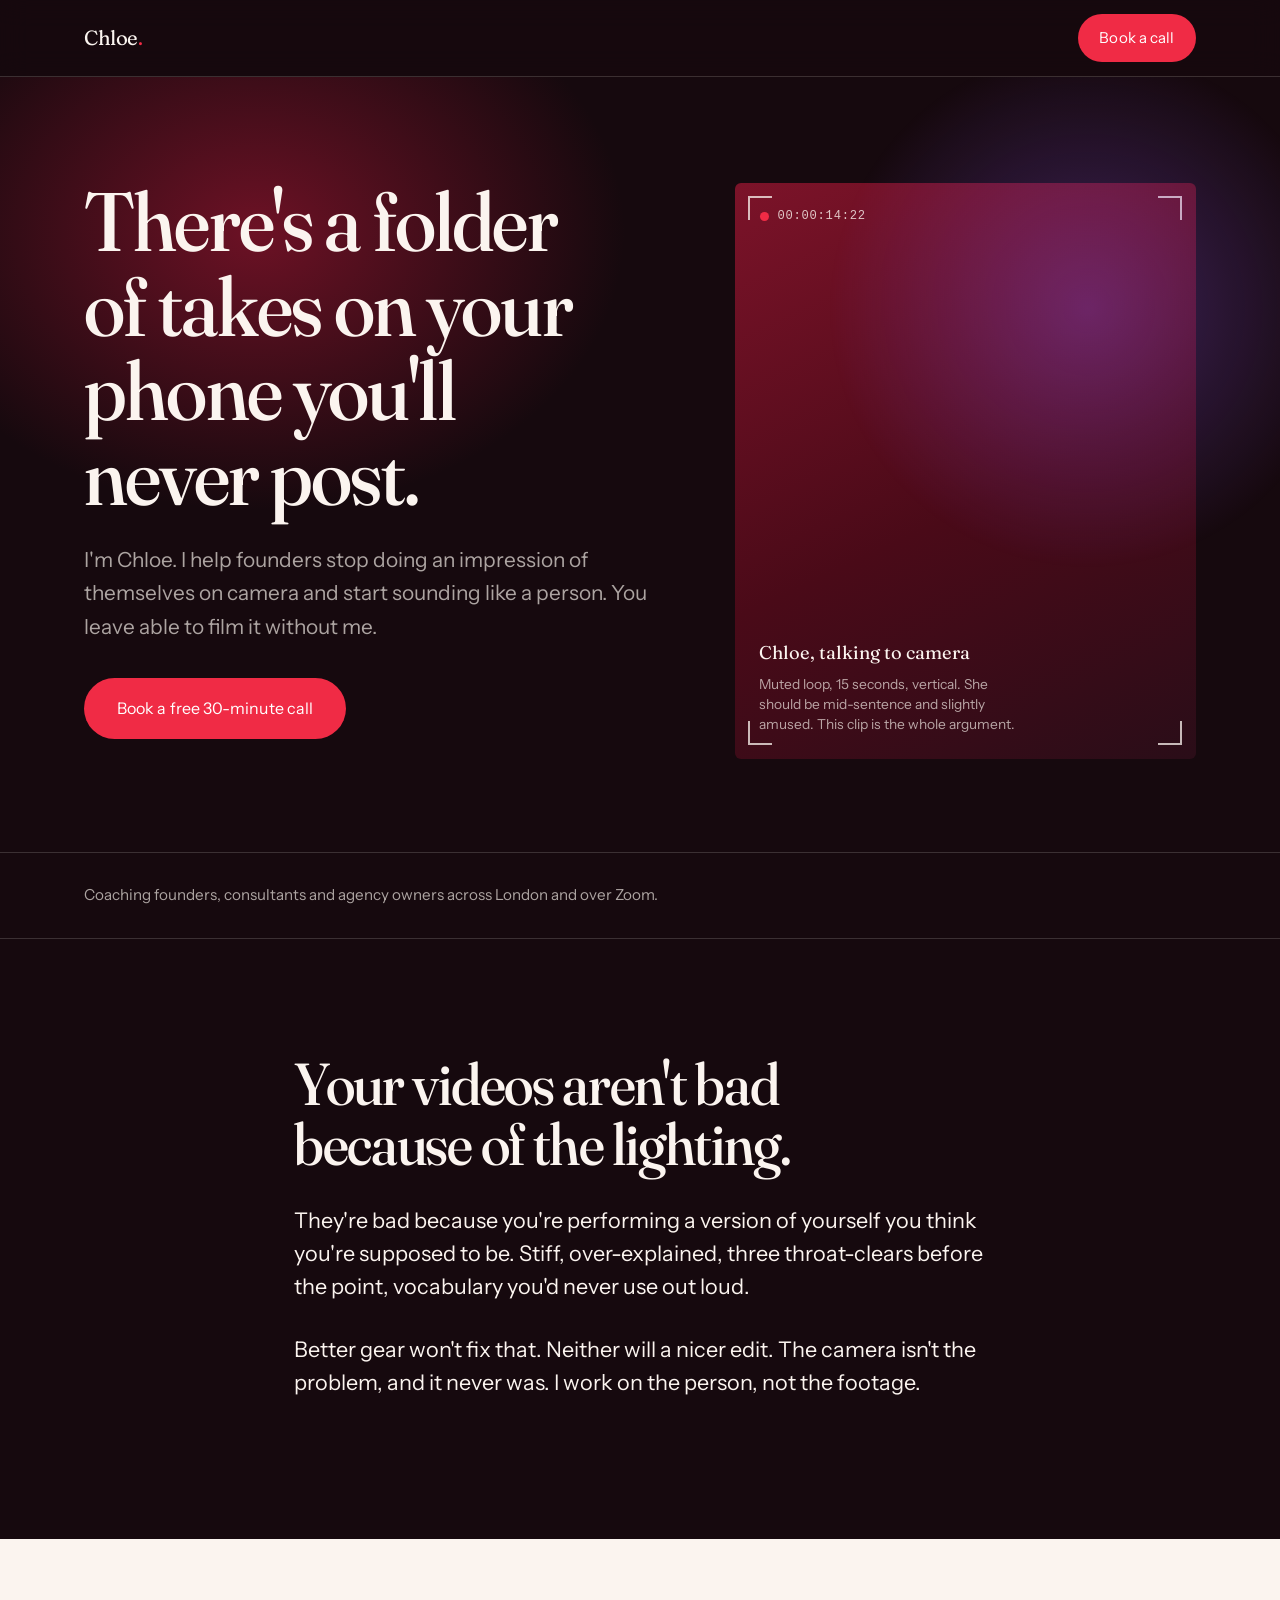
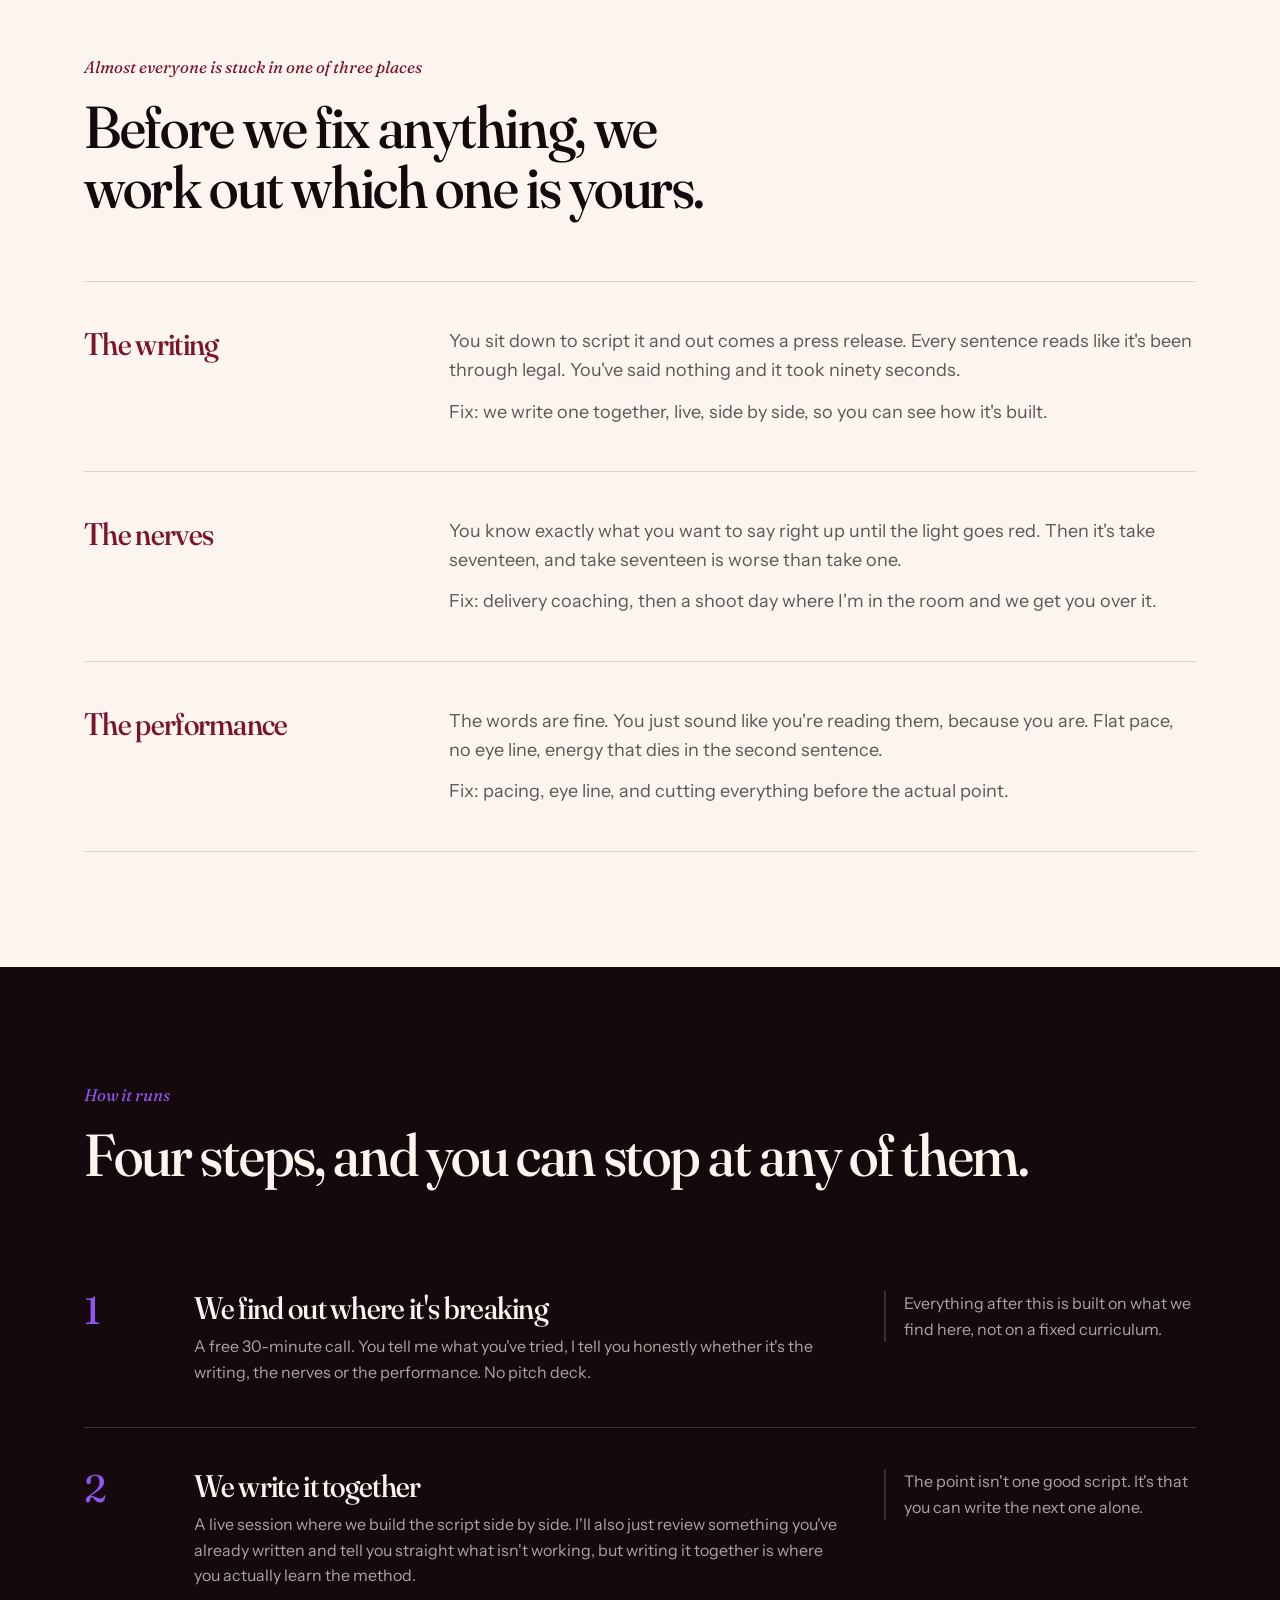
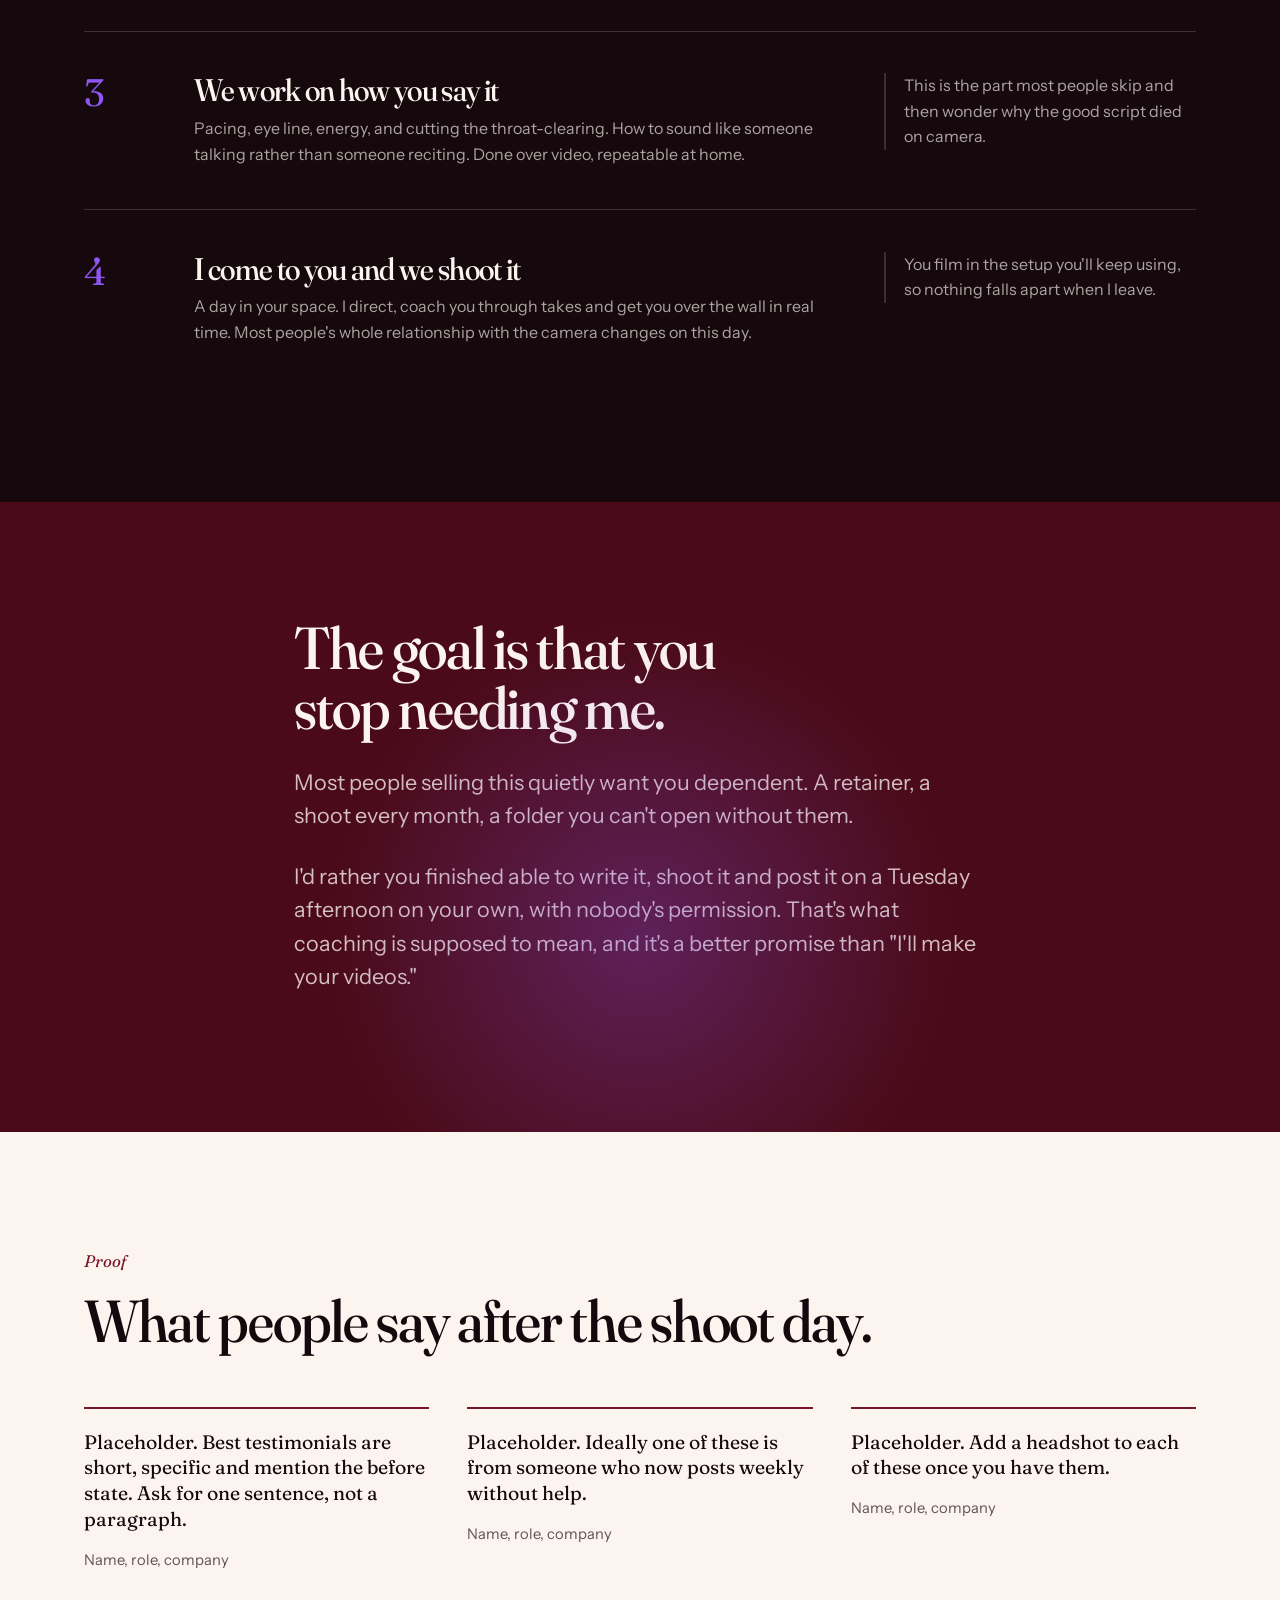
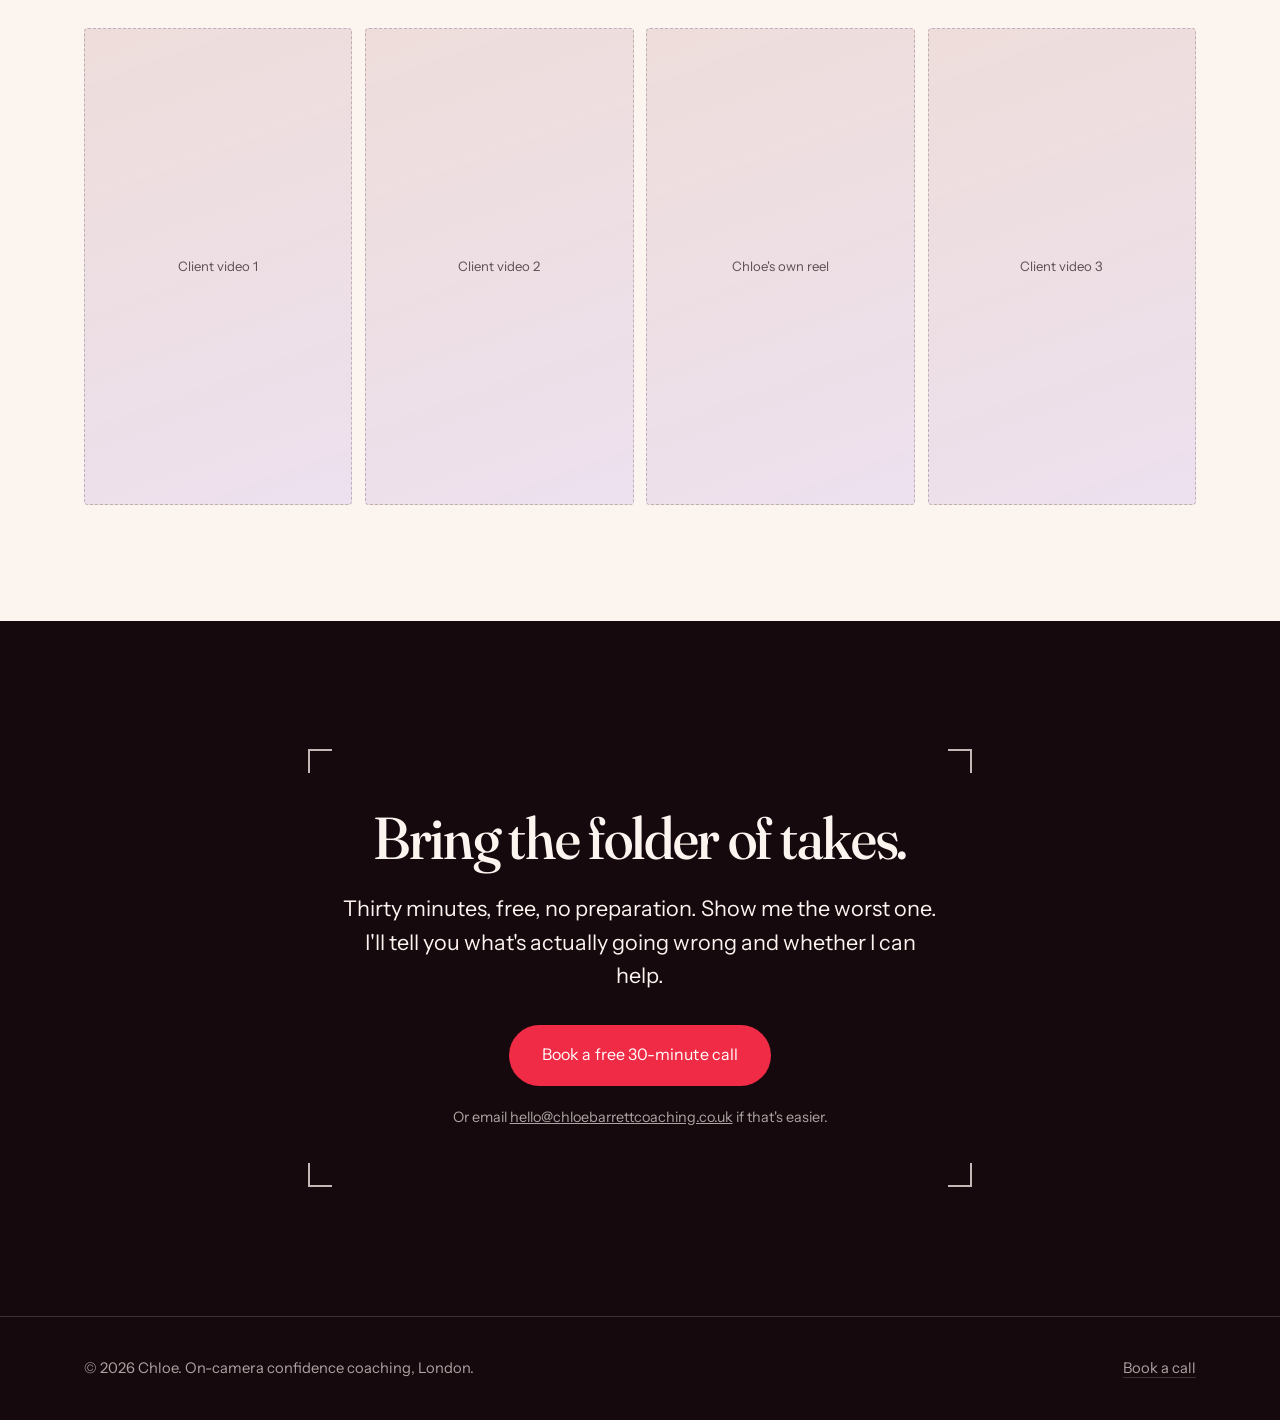
==== index.html @ e9529e41 "Remove footer social links until profiles exist Co-Authored-By: Claude Opus 5 (1M context) <noreply@" ====
<!DOCTYPE html>
<html lang="en-GB">
<head>
<meta charset="utf-8">
<meta name="viewport" content="width=device-width, initial-scale=1">
<title>Chloe — On-Camera Confidence Coach</title>
<meta name="description" content="On-camera confidence coaching for founders. Work out where you're stuck, write it together, film it together. You leave able to do it yourself.">

<!-- ==== TODO BEFORE LAUNCH =======================================
     Replace every TODO_ value below. They are deliberately invalid
     so a share preview breaks loudly rather than looking fine.
       TODO_OG_IMAGE   MUST be an absolute URL (https://...), not a
                       relative path - relative og:image is ignored.
                       1200x630, put the file in assets/
       Favicon         add assets/favicon.svg (or .png) and uncomment
                       the <link rel="icon"> line below
     ============================================================== -->
<link rel="canonical" href="https://chloebarrettcoaching.co.uk/">
<!-- <link rel="icon" href="/assets/favicon.svg" type="image/svg+xml"> -->

<meta property="og:type" content="website">
<meta property="og:site_name" content="Chloe">
<meta property="og:title" content="Chloe - On-Camera Confidence Coach">
<meta property="og:description" content="I help founders stop doing an impression of themselves on camera. You leave able to film it without me.">
<meta property="og:url" content="https://chloebarrettcoaching.co.uk/">
<meta property="og:image" content="TODO_OG_IMAGE">
<meta property="og:image:width" content="1200">
<meta property="og:image:height" content="630">
<meta property="og:image:alt" content="Chloe, on-camera confidence coach for founders.">
<meta property="og:locale" content="en_GB">

<meta name="twitter:card" content="summary_large_image">
<meta name="twitter:title" content="Chloe - On-Camera Confidence Coach">
<meta name="twitter:description" content="I help founders stop doing an impression of themselves on camera. You leave able to film it without me.">
<meta name="twitter:image" content="TODO_OG_IMAGE">
<meta name="twitter:image:alt" content="Chloe, on-camera confidence coach for founders.">
<link rel="preconnect" href="https://fonts.googleapis.com">
<link rel="preconnect" href="https://fonts.gstatic.com" crossorigin>
<link href="https://fonts.googleapis.com/css2?family=Fraunces:ital,opsz,wght@0,9..144,300..800;1,9..144,300..800&family=Instrument+Sans:ital,wght@0,400..700;1,400..700&display=swap" rel="stylesheet">
<style>
:root{
  --ink:#16090E;
  --ink-2:#1F0C14;
  --oxblood:#7C1329;
  --oxblood-deep:#4A0A18;
  --rec:#F02B45;
  --violet:#8F55F0;
  --violet-soft:#B58CF7;
  --cream:#FBF4EF;
  --cream-2:#F2E6DE;
  --on-dark-dim:rgba(251,244,239,.66);
  --on-light-dim:rgba(22,9,14,.68);
  --rule-dark:rgba(251,244,239,.16);
  --rule-light:rgba(22,9,14,.14);
  --pad:clamp(1.25rem,5vw,5.5rem);
  --serif:"Fraunces",Georgia,serif;
  --sans:"Instrument Sans",-apple-system,BlinkMacSystemFont,"Segoe UI",sans-serif;
}
*,*::before,*::after{box-sizing:border-box}
html{-webkit-text-size-adjust:100%}
body{
  margin:0;
  background:var(--ink);
  color:var(--cream);
  font-family:var(--sans);
  font-size:clamp(1rem,.95rem + .25vw,1.125rem);
  line-height:1.6;
  font-variation-settings:"wght" 400;
  -webkit-font-smoothing:antialiased;
}
img,video{max-width:100%;display:block}
a{color:inherit}
h1,h2,h3{
  font-family:var(--serif);
  font-weight:500;
  font-variation-settings:"SOFT" 30,"WONK" 1,"opsz" 100;
  line-height:1.02;
  letter-spacing:-.022em;
  margin:0;
  text-wrap:balance;
}
h1{font-size:clamp(2.6rem,1.5rem + 4.6vw,5.4rem)}
h2{font-size:clamp(2rem,1.3rem + 3vw,3.9rem)}
h3{font-size:clamp(1.4rem,1.15rem + 1vw,1.95rem);line-height:1.12}
p{margin:0 0 1.1em;max-width:62ch}
.wrap{max-width:1240px;margin:0 auto;padding-inline:var(--pad)}
.narrow{max-width:820px}

/* ---------- buttons ---------- */
.btn{
  display:inline-block;
  font-family:var(--sans);
  font-size:1rem;
  font-weight:600;
  letter-spacing:.005em;
  text-decoration:none;
  padding:1.05rem 2rem;
  border-radius:999px;
  background:var(--rec);
  color:#fff;
  border:1px solid transparent;
  transition:background .18s ease,transform .18s ease;
}
.btn:hover{background:#ff415a;transform:translateY(-1px)}
.btn:focus-visible{outline:3px solid var(--violet-soft);outline-offset:3px}
.btn-ghost{background:transparent;color:var(--cream);border-color:var(--rule-dark)}
.btn-ghost:hover{background:rgba(251,244,239,.07)}
.btn-note{font-size:.9rem;color:var(--on-dark-dim);margin:.9rem 0 0}
.on-light .btn-note{color:var(--on-light-dim)}

/* ---------- nav ---------- */
.nav{
  position:sticky;top:0;z-index:20;
  background:rgba(22,9,14,.82);
  backdrop-filter:blur(14px);
  border-bottom:1px solid var(--rule-dark);
}
.nav-inner{display:flex;align-items:center;justify-content:space-between;gap:1rem;padding-block:.9rem}
.mark{font-family:var(--serif);font-size:1.28rem;font-variation-settings:"SOFT" 40,"WONK" 1;letter-spacing:-.02em;text-decoration:none}
.mark span{color:var(--rec)}
.nav .btn{padding:.66rem 1.3rem;font-size:.94rem}

/* ---------- hero ---------- */
.hero{padding-block:clamp(3.5rem,8vw,7rem) clamp(3.5rem,7vw,6rem);position:relative;overflow:hidden}
.hero::before{
  content:"";position:absolute;inset:-30% 40% 30% -20%;
  background:radial-gradient(closest-side,rgba(124,19,41,.85),transparent 72%);
  pointer-events:none;
}
.hero::after{
  content:"";position:absolute;right:-14%;top:-18%;width:58%;aspect-ratio:1;
  background:radial-gradient(closest-side,rgba(143,85,240,.34),transparent 70%);
  pointer-events:none;
}
.hero-grid{position:relative;display:grid;grid-template-columns:1.12fr .88fr;gap:clamp(2rem,5vw,4.5rem);align-items:center}
.hero-copy p{font-size:clamp(1.06rem,1rem + .4vw,1.3rem);color:var(--on-dark-dim);max-width:44ch;margin-top:1.6rem}
.hero h1 em{font-style:normal;color:var(--rec)}

/* ---------- viewfinder frame ---------- */
.frame{position:relative;aspect-ratio:4/5;border-radius:6px;overflow:hidden;background:
  linear-gradient(155deg,var(--oxblood) 0%,var(--oxblood-deep) 55%,#2A0D18 100%)}
.frame img,.frame video{width:100%;height:100%;object-fit:cover}
.frame-holder{position:absolute;inset:0;display:flex;flex-direction:column;justify-content:flex-end;padding:1.5rem;gap:.5rem}
.frame-holder strong{font-family:var(--serif);font-size:1.15rem;font-weight:500;display:block}
.frame-holder small{font-size:.86rem;line-height:1.45;color:var(--on-dark-dim);max-width:30ch}
.finder{position:absolute;inset:.85rem;pointer-events:none}
.finder i{position:absolute;width:24px;height:24px;border:2px solid rgba(251,244,239,.75)}
.finder i:nth-child(1){top:0;left:0;border-right:0;border-bottom:0}
.finder i:nth-child(2){top:0;right:0;border-left:0;border-bottom:0}
.finder i:nth-child(3){bottom:0;left:0;border-right:0;border-top:0}
.finder i:nth-child(4){bottom:0;right:0;border-left:0;border-top:0}
.tc{position:absolute;top:1.5rem;left:1.6rem;display:flex;align-items:center;gap:.5rem;
  font-family:ui-monospace,"SFMono-Regular",Menlo,monospace;font-size:.76rem;letter-spacing:.06em;color:rgba(251,244,239,.8)}
.dot{width:9px;height:9px;border-radius:50%;background:var(--rec);animation:blink 2.6s ease-in-out infinite}
@keyframes blink{0%,72%{opacity:1}86%,100%{opacity:.28}}

/* ---------- proof strip ---------- */
.strip{border-block:1px solid var(--rule-dark);padding-block:1.9rem}
.strip-inner{display:flex;flex-wrap:wrap;align-items:center;gap:1rem 2.6rem}
.strip p{margin:0;font-size:.95rem;color:var(--on-dark-dim);max-width:none}
.chip{border:1px dashed var(--rule-dark);border-radius:4px;padding:.55rem 1.1rem;font-size:.88rem;color:var(--on-dark-dim)}

/* ---------- generic section ---------- */
.section{padding-block:clamp(4rem,9vw,7.5rem)}
.on-light{background:var(--cream);color:var(--ink)}
.on-light p{color:var(--on-light-dim)}
.lede{font-size:clamp(1.1rem,1rem + .5vw,1.35rem);line-height:1.55}
.kicker{font-family:var(--serif);font-style:italic;font-size:1.05rem;color:var(--violet);margin-bottom:1rem}
.on-light .kicker{color:var(--oxblood)}

/* ---------- argument ---------- */
.argument h2{max-width:16ch}
.argument .lede{margin-top:1.8rem}

/* ---------- stuck list ---------- */
.stuck{display:grid;gap:0;margin-top:clamp(2.5rem,5vw,4rem);border-top:1px solid var(--rule-light)}
.stuck-item{display:grid;grid-template-columns:minmax(11rem,.42fr) 1fr;gap:clamp(1rem,4vw,3.5rem);
  padding-block:clamp(1.9rem,3.5vw,2.8rem);border-bottom:1px solid var(--rule-light)}
.stuck-item h3{color:var(--oxblood)}
.stuck-item p{margin:0}
.stuck-item p + p{margin-top:.8rem}

/* ---------- how it works ---------- */
.steps{counter-reset:step;margin-top:clamp(2.5rem,5vw,4rem);display:grid;gap:1px;background:var(--rule-dark)}
.step{background:var(--ink);padding:clamp(1.7rem,3.5vw,2.6rem) 0;display:grid;
  grid-template-columns:4.5rem 1fr minmax(0,26ch);gap:clamp(1rem,3vw,2.5rem);align-items:start}
.step::before{
  counter-increment:step;content:counter(step);
  font-family:var(--serif);font-size:2.4rem;font-variation-settings:"WONK" 1;
  line-height:1;color:var(--violet);
}
.step h3{margin-bottom:.5rem}
.step p{margin:0;color:var(--on-dark-dim);font-size:1rem}
.step-note{font-size:.95rem;color:var(--violet-soft);border-left:2px solid var(--rule-dark);padding-left:1.1rem}

/* ---------- promise ---------- */
.promise{background:var(--oxblood-deep);position:relative;overflow:hidden}
.promise::after{content:"";position:absolute;left:50%;bottom:-40%;width:70%;aspect-ratio:1;transform:translateX(-50%);
  background:radial-gradient(closest-side,rgba(143,85,240,.3),transparent 70%);pointer-events:none}
.promise .wrap{position:relative}
.promise h2{max-width:20ch}
.promise .lede{margin-top:1.7rem;color:rgba(251,244,239,.78)}

/* ---------- proof / testimonials ---------- */
.quotes{display:grid;grid-template-columns:repeat(auto-fit,minmax(17rem,1fr));gap:clamp(1.5rem,3vw,2.5rem);margin-top:clamp(2.5rem,5vw,3.5rem)}
.quote{border-top:2px solid var(--oxblood);padding-top:1.3rem}
.quote blockquote{margin:0;font-family:var(--serif);font-size:1.22rem;line-height:1.32;font-variation-settings:"SOFT" 40,"WONK" 1}
.quote cite{display:block;margin-top:1rem;font-family:var(--sans);font-style:normal;font-size:.92rem;color:var(--on-light-dim)}
.feed{display:grid;grid-template-columns:repeat(auto-fit,minmax(9rem,1fr));gap:.8rem;margin-top:clamp(2.5rem,5vw,3.5rem)}
.tile{aspect-ratio:9/16;border-radius:4px;border:1px dashed rgba(22,9,14,.22);
  background:linear-gradient(160deg,rgba(124,19,41,.1),rgba(143,85,240,.12));
  display:grid;place-items:center;font-size:.82rem;color:var(--on-light-dim);text-align:center;padding:.6rem}

/* ---------- book ---------- */
.book{text-align:center;position:relative}
.book .wrap{position:relative;max-width:820px}
.book h2{margin-inline:auto}
.book p{margin-inline:auto}
.book-frame{position:relative;padding:clamp(2.5rem,6vw,4.5rem) clamp(1.25rem,4vw,3rem)}

/* ---------- footer ---------- */
.foot{border-top:1px solid var(--rule-dark);padding-block:2.5rem;font-size:.92rem;color:var(--on-dark-dim)}
.foot-inner{display:flex;flex-wrap:wrap;gap:1rem 2rem;justify-content:space-between;align-items:center}
.foot a{text-decoration:none;border-bottom:1px solid var(--rule-dark)}
.foot a:hover{color:var(--cream);border-color:var(--rec)}
.foot ul{display:flex;gap:1.5rem;list-style:none;margin:0;padding:0}

/* ---------- entrance (one moment, hero only) ---------- */
.rise{opacity:0;transform:translateY(14px);animation:rise .8s cubic-bezier(.22,.61,.36,1) forwards}
.rise:nth-child(2){animation-delay:.09s}
.hero-copy .btn{animation-delay:.18s}
.hero-visual{opacity:0;transform:translateY(18px);animation:rise .9s .12s cubic-bezier(.22,.61,.36,1) forwards}
@keyframes rise{to{opacity:1;transform:none}}

@media (max-width:900px){
  .hero-grid{grid-template-columns:1fr}
  .hero-visual{max-width:26rem}
  .step{grid-template-columns:3rem 1fr}
  .step-note{grid-column:2;border-left:0;border-top:1px solid var(--rule-dark);padding:.9rem 0 0}
  .stuck-item{grid-template-columns:1fr;gap:.7rem}
}
@media (prefers-reduced-motion:reduce){
  *,*::before,*::after{animation:none!important;transition:none!important}
  .rise,.hero-visual{opacity:1;transform:none}
}
</style>
</head>
<body>

<header class="nav">
  <div class="wrap nav-inner">
    <a class="mark" href="#top">Chloe<span>.</span></a>
    <a class="btn" href="#book">Book a call</a>
  </div>
</header>

<main id="top">

  <!-- HERO -->
  <section class="hero">
    <div class="wrap hero-grid">
      <div class="hero-copy">
        <h1 class="rise">There's a folder of takes on your phone you'll never post.</h1>
        <p class="rise">I'm Chloe. I help founders stop doing an impression of themselves on camera and start sounding like a person. You leave able to film it without me.</p>
        <p class="rise" style="margin-top:2.2rem">
          <a class="btn" href="#book">Book a free 30-minute call</a>
        </p>
      </div>

      <div class="hero-visual">
        <div class="frame">
          <!-- Swap this block for: <video src="chloe-hero.mp4" autoplay muted loop playsinline></video> -->
          <div class="frame-holder">
            <strong>Chloe, talking to camera</strong>
            <small>Muted loop, 15 seconds, vertical. She should be mid-sentence and slightly amused. This clip is the whole argument.</small>
          </div>
          <div class="tc"><span class="dot"></span>00:00:14:22</div>
          <div class="finder"><i></i><i></i><i></i><i></i></div>
        </div>
      </div>
    </div>
  </section>

  <!-- PROOF STRIP -->
  <section class="strip">
    <div class="wrap strip-inner">
      <p>Coaching founders, consultants and agency owners across London and over Zoom.</p>
    </div>
  </section>

  <!-- ARGUMENT -->
  <section class="section argument">
    <div class="wrap narrow">
      <h2>Your videos aren't bad because of the lighting.</h2>
      <p class="lede">They're bad because you're performing a version of yourself you think you're supposed to be. Stiff, over-explained, three throat-clears before the point, vocabulary you'd never use out loud.</p>
      <p class="lede">Better gear won't fix that. Neither will a nicer edit. The camera isn't the problem, and it never was. I work on the person, not the footage.</p>
    </div>
  </section>

  <!-- WHERE YOU'RE STUCK -->
  <section class="section on-light">
    <div class="wrap">
      <p class="kicker">Almost everyone is stuck in one of three places</p>
      <h2>Before we fix anything, we work out which one is yours.</h2>

      <div class="stuck">
        <div class="stuck-item">
          <h3>The writing</h3>
          <div>
            <p>You sit down to script it and out comes a press release. Every sentence reads like it's been through legal. You've said nothing and it took ninety seconds.</p>
            <p>Fix: we write one together, live, side by side, so you can see how it's built.</p>
          </div>
        </div>

        <div class="stuck-item">
          <h3>The nerves</h3>
          <div>
            <p>You know exactly what you want to say right up until the light goes red. Then it's take seventeen, and take seventeen is worse than take one.</p>
            <p>Fix: delivery coaching, then a shoot day where I'm in the room and we get you over it.</p>
          </div>
        </div>

        <div class="stuck-item">
          <h3>The performance</h3>
          <div>
            <p>The words are fine. You just sound like you're reading them, because you are. Flat pace, no eye line, energy that dies in the second sentence.</p>
            <p>Fix: pacing, eye line, and cutting everything before the actual point.</p>
          </div>
        </div>
      </div>
    </div>
  </section>

  <!-- HOW IT WORKS -->
  <section class="section">
    <div class="wrap">
      <p class="kicker">How it runs</p>
      <h2>Four steps, and you can stop at any of them.</h2>

      <div class="steps">
        <div class="step">
          <div>
            <h3>We find out where it's breaking</h3>
            <p>A free 30-minute call. You tell me what you've tried, I tell you honestly whether it's the writing, the nerves or the performance. No pitch deck.</p>
          </div>
          <p class="step-note">Everything after this is built on what we find here, not on a fixed curriculum.</p>
        </div>

        <div class="step">
          <div>
            <h3>We write it together</h3>
            <p>A live session where we build the script side by side. I'll also just review something you've already written and tell you straight what isn't working, but writing it together is where you actually learn the method.</p>
          </div>
          <p class="step-note">The point isn't one good script. It's that you can write the next one alone.</p>
        </div>

        <div class="step">
          <div>
            <h3>We work on how you say it</h3>
            <p>Pacing, eye line, energy, and cutting the throat-clearing. How to sound like someone talking rather than someone reciting. Done over video, repeatable at home.</p>
          </div>
          <p class="step-note">This is the part most people skip and then wonder why the good script died on camera.</p>
        </div>

        <div class="step">
          <div>
            <h3>I come to you and we shoot it</h3>
            <p>A day in your space. I direct, coach you through takes and get you over the wall in real time. Most people's whole relationship with the camera changes on this day.</p>
          </div>
          <p class="step-note">You film in the setup you'll keep using, so nothing falls apart when I leave.</p>
        </div>
      </div>
    </div>
  </section>

  <!-- PROMISE -->
  <section class="section promise">
    <div class="wrap narrow">
      <h2>The goal is that you stop needing me.</h2>
      <p class="lede">Most people selling this quietly want you dependent. A retainer, a shoot every month, a folder you can't open without them.</p>
      <p class="lede">I'd rather you finished able to write it, shoot it and post it on a Tuesday afternoon on your own, with nobody's permission. That's what coaching is supposed to mean, and it's a better promise than "I'll make your videos."</p>
    </div>
  </section>

  <!-- PROOF -->
  <section class="section on-light">
    <div class="wrap">
      <p class="kicker">Proof</p>
      <h2>What people say after the shoot day.</h2>

      <div class="quotes">
        <div class="quote">
          <blockquote>Placeholder. Best testimonials are short, specific and mention the before state. Ask for one sentence, not a paragraph.</blockquote>
          <cite>Name, role, company</cite>
        </div>
        <div class="quote">
          <blockquote>Placeholder. Ideally one of these is from someone who now posts weekly without help.</blockquote>
          <cite>Name, role, company</cite>
        </div>
        <div class="quote">
          <blockquote>Placeholder. Add a headshot to each of these once you have them.</blockquote>
          <cite>Name, role, company</cite>
        </div>
      </div>

      <div class="feed">
        <div class="tile">Client video 1</div>
        <div class="tile">Client video 2</div>
        <div class="tile">Chloe's own reel</div>
        <div class="tile">Client video 3</div>
      </div>
    </div>
  </section>

  <!-- BOOK -->
  <section class="section book" id="book">
    <div class="wrap">
      <div class="book-frame">
        <h2>Bring the folder of takes.</h2>
        <p class="lede" style="margin-top:1.5rem;max-width:48ch">Thirty minutes, free, no preparation. Show me the worst one. I'll tell you what's actually going wrong and whether I can help.</p>
        <p style="margin-top:2rem">
          <a class="btn" href="https://cal.com/chloecoaching/taster-call" target="_blank" rel="noopener">Book a free 30-minute call</a>
        </p>
        <p class="btn-note">Or email <a href="mailto:hello@chloebarrettcoaching.co.uk" style="color:inherit">hello@chloebarrettcoaching.co.uk</a> if that's easier.</p>
        <div class="finder"><i></i><i></i><i></i><i></i></div>
      </div>
    </div>
  </section>

</main>

<footer class="foot">
  <div class="wrap foot-inner">
    <span>© 2026 Chloe. On-camera confidence coaching, London.</span>
    <ul>
      <li><a href="#book">Book a call</a></li>
    </ul>
  </div>
</footer>

</body>
</html>
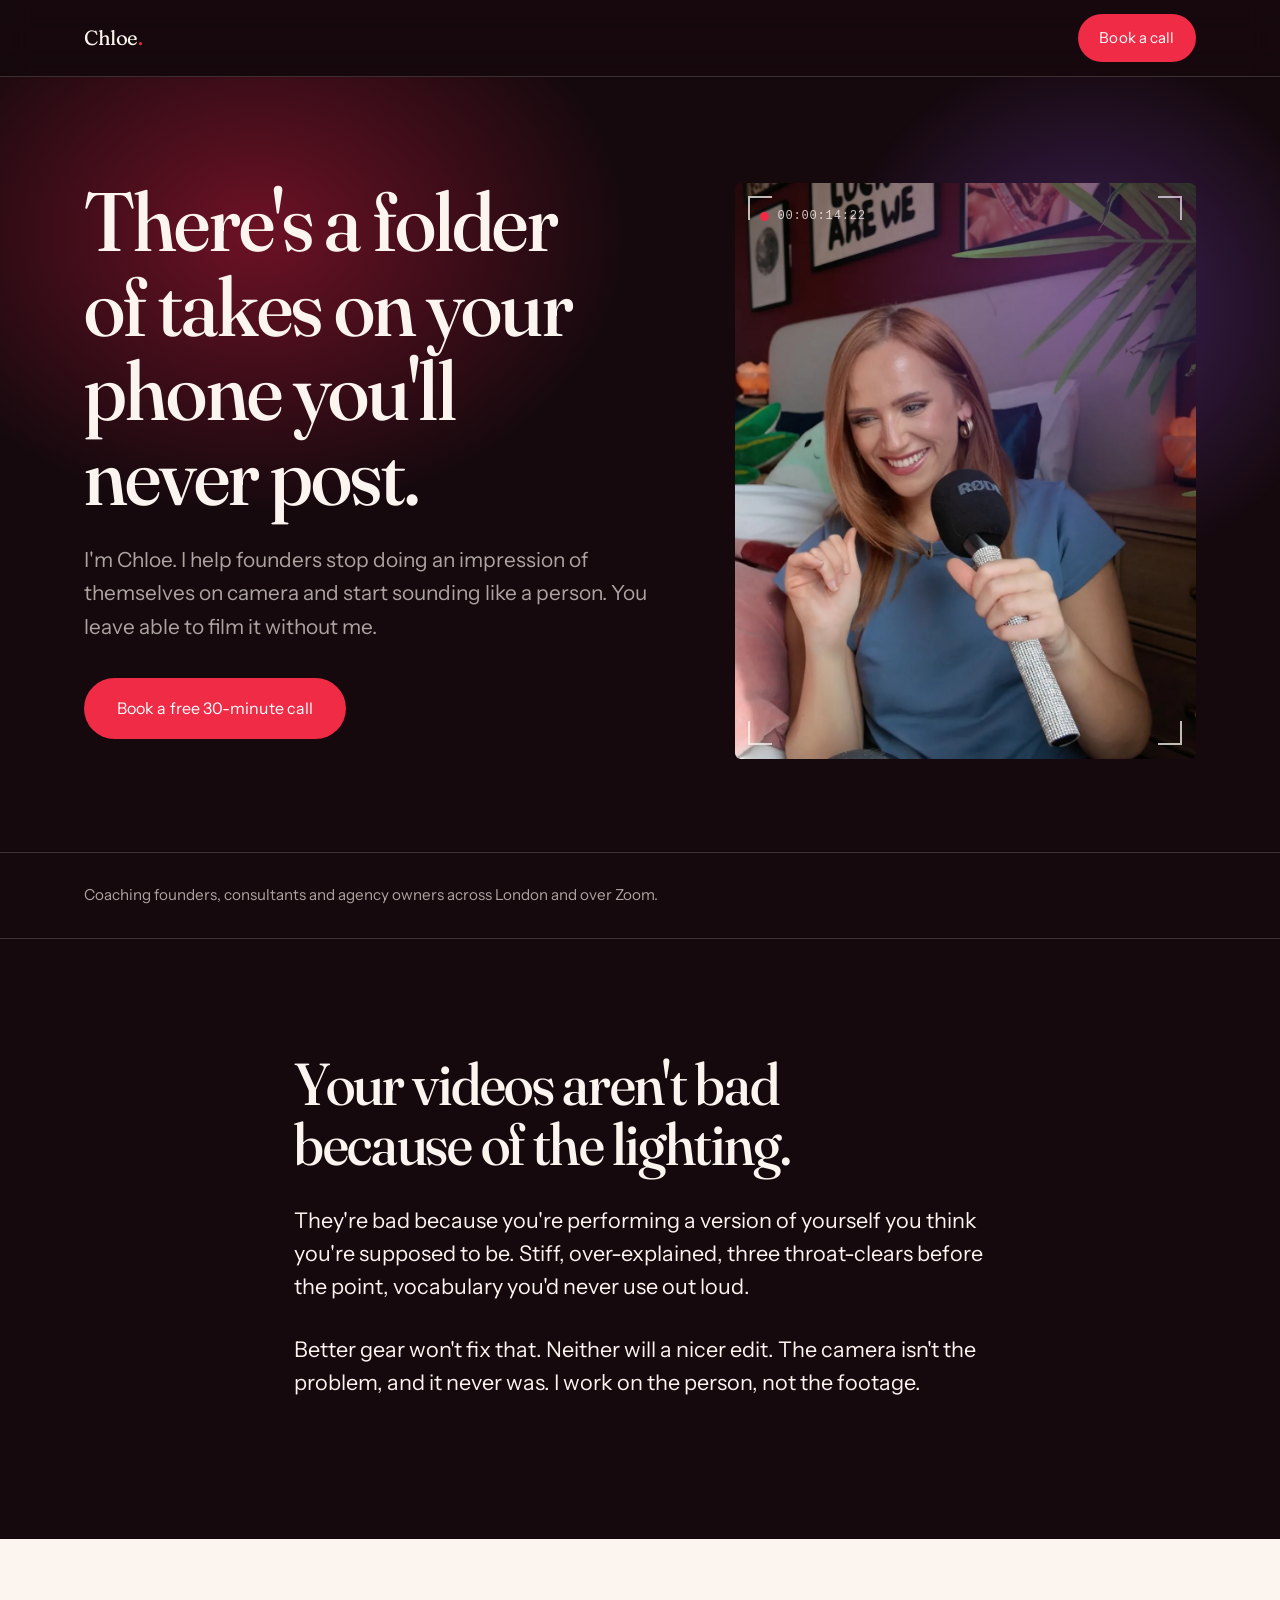
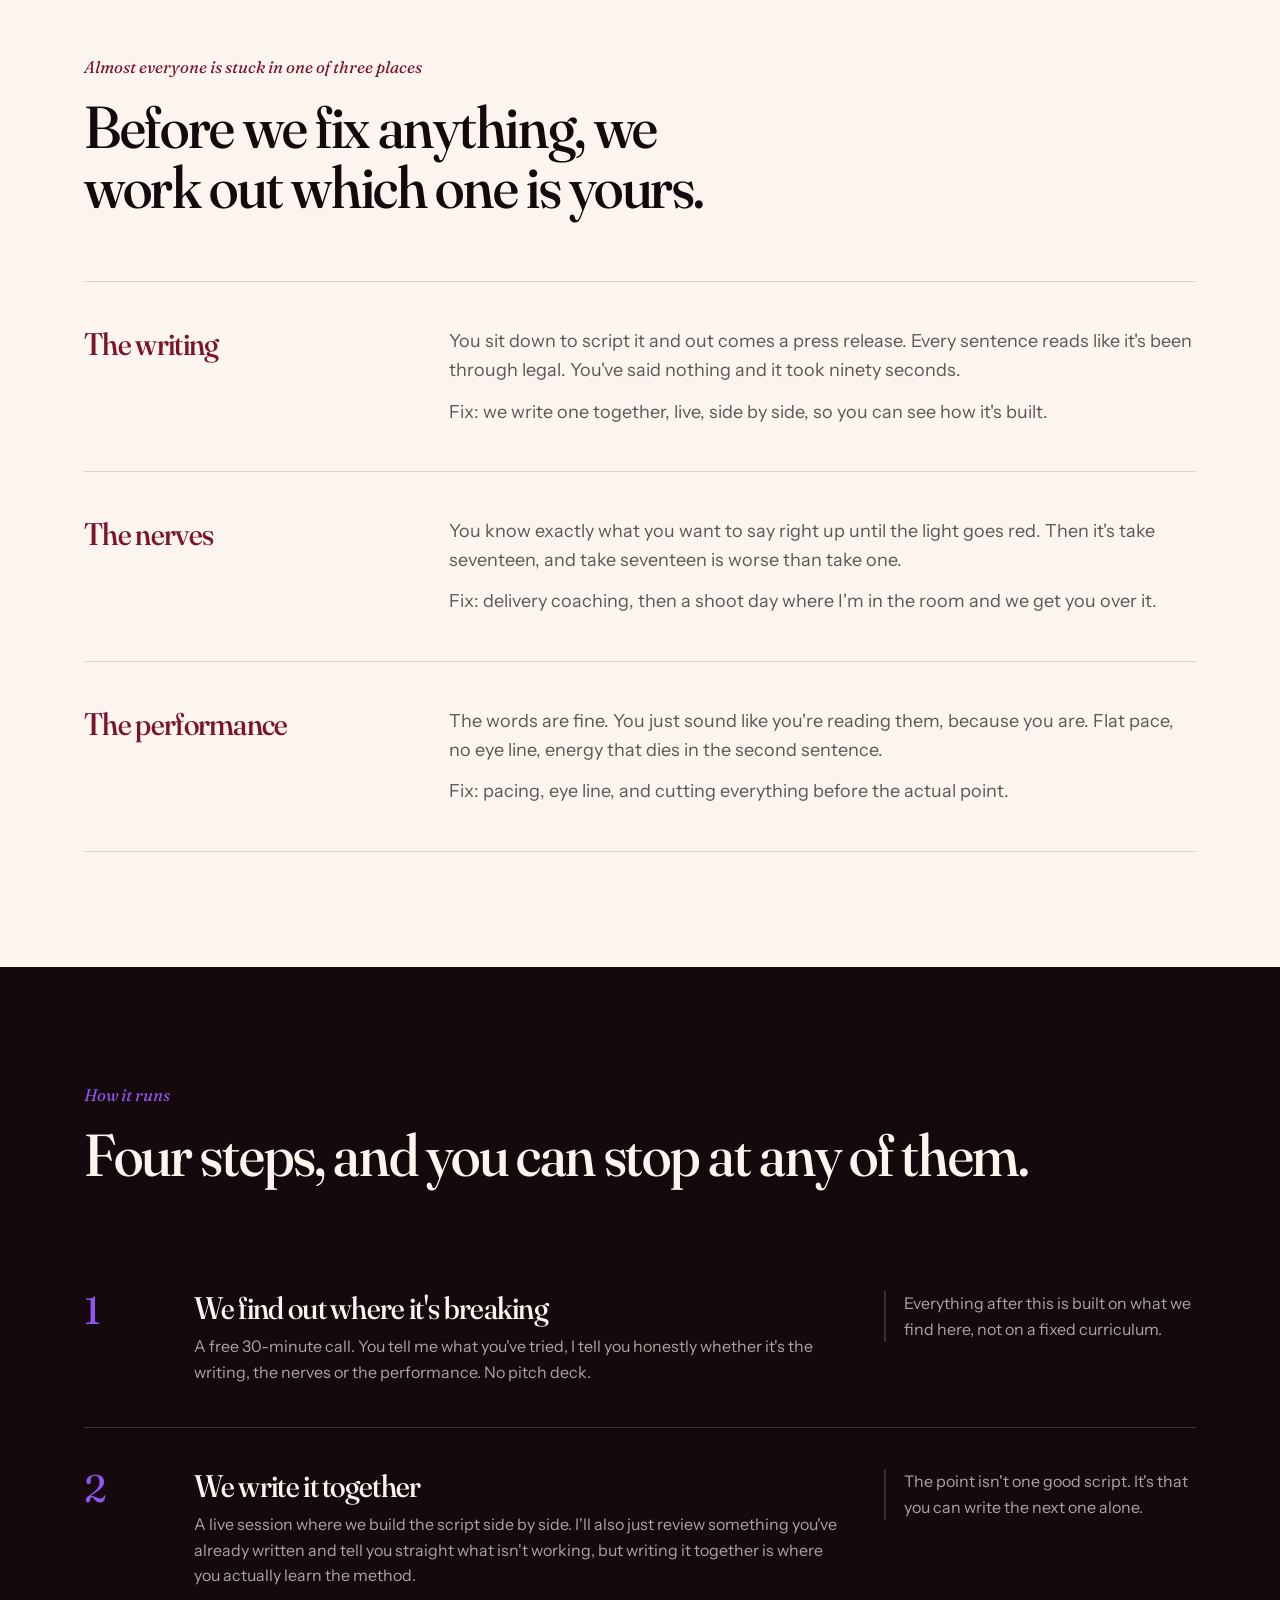
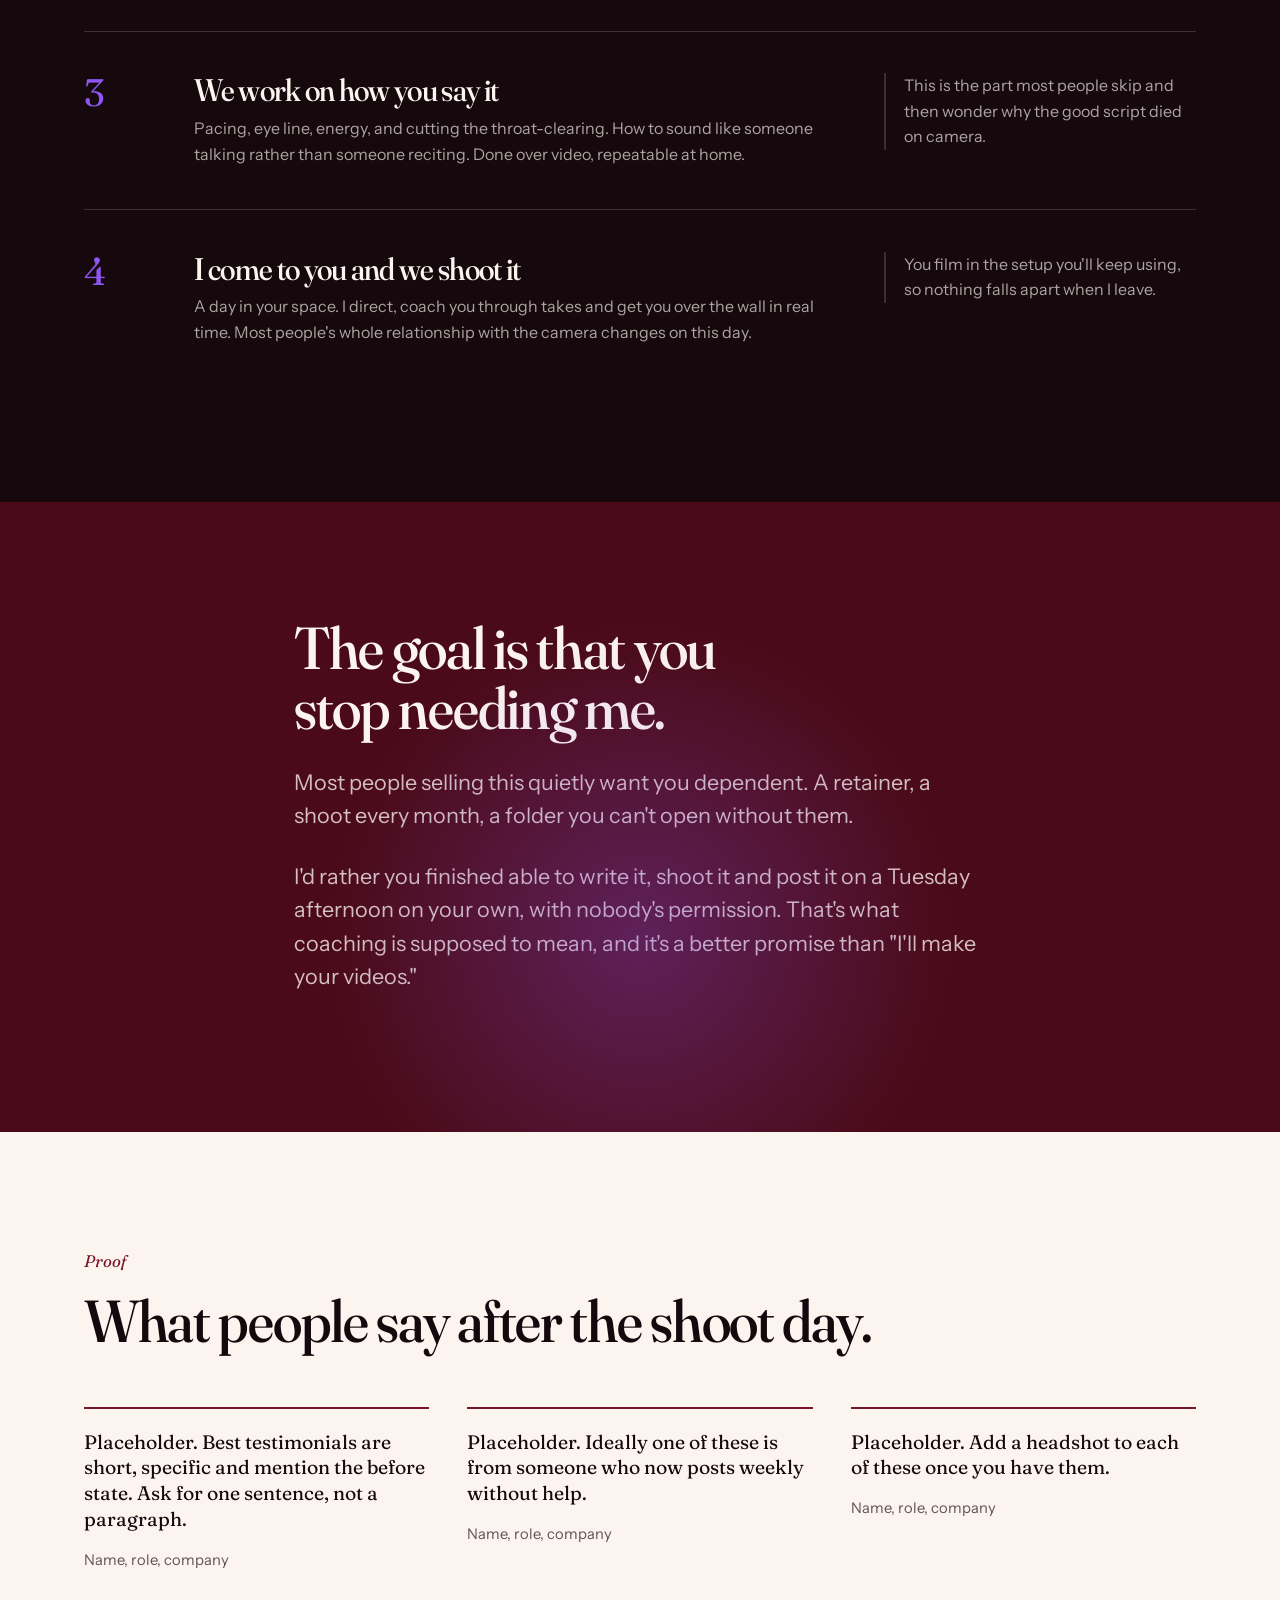
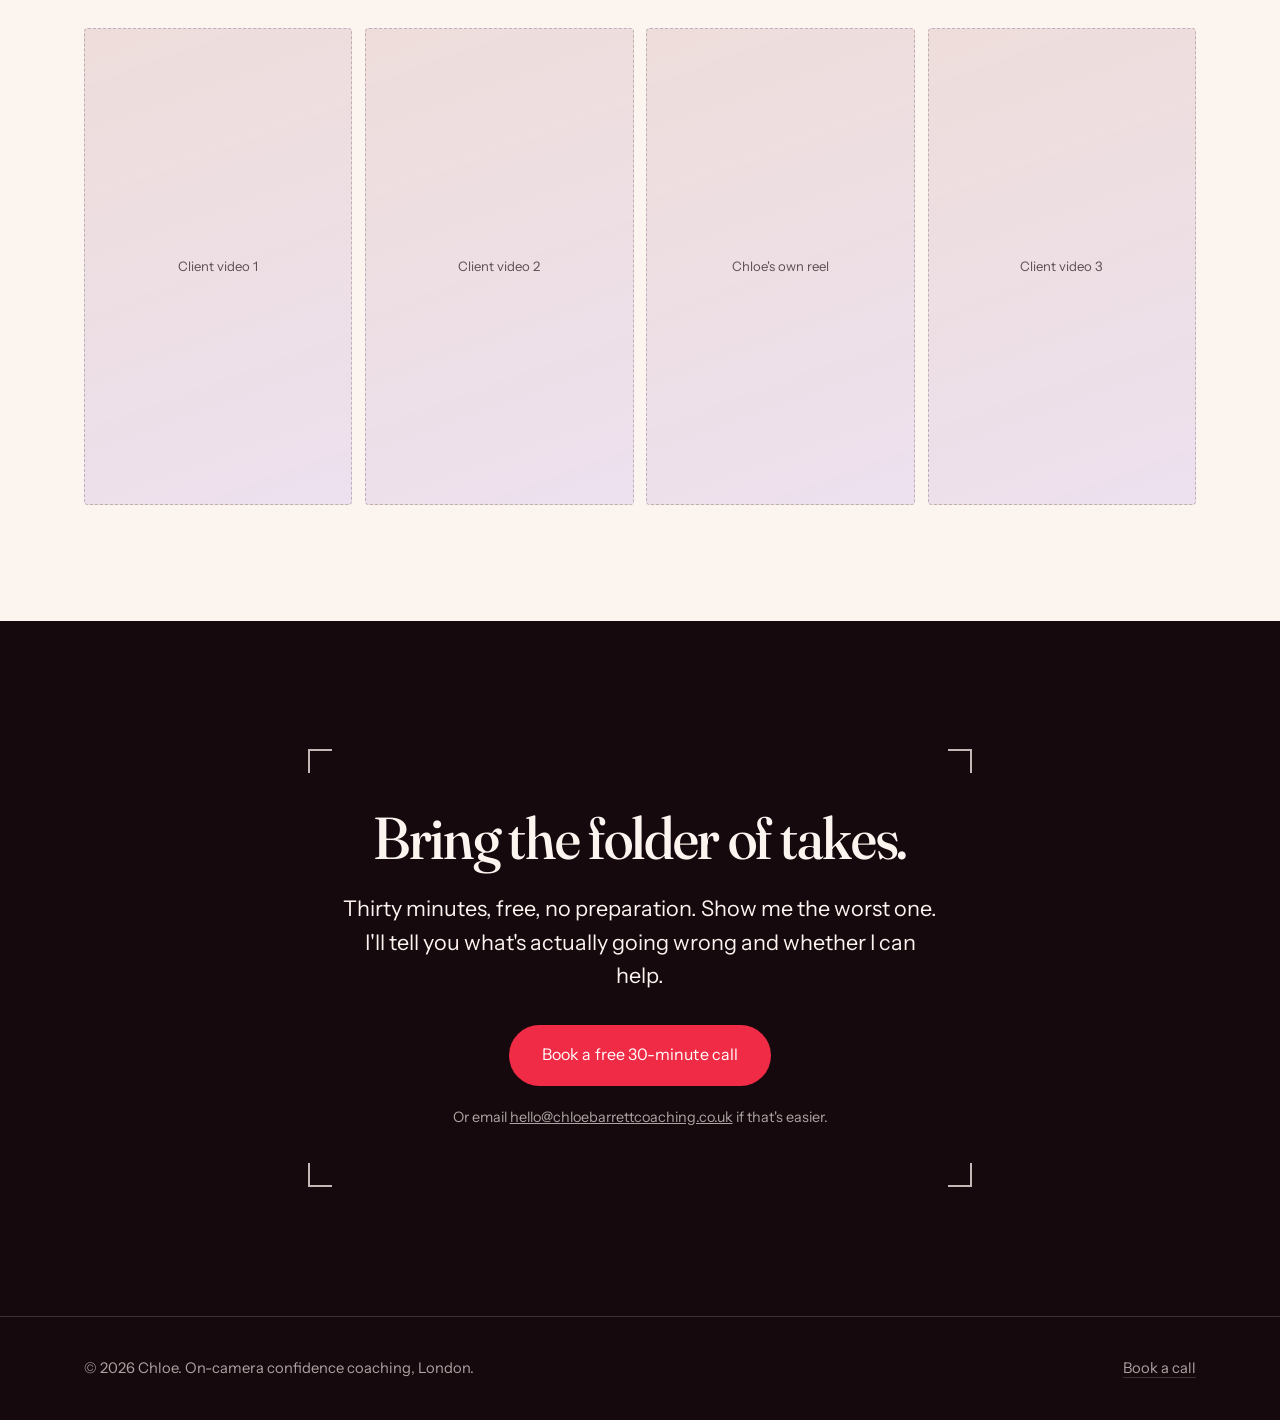
==== commit e568dcb2: "Add hero image as WebP, replacing the placeholder block Co-Authored-By: Claude Opus 5 (1M context) <" ====
--- a/index.html
+++ b/index.html
@@ -250,7 +250,7 @@
 <header class="nav">
   <div class="wrap nav-inner">
     <a class="mark" href="#top">Chloe<span>.</span></a>
-    <a class="btn" href="#book">Book a call</a>
+    <a class="btn" href="https://cal.com/chloecoaching/taster-call" target="_blank" rel="noopener">Book a call</a>
   </div>
 </header>
 
@@ -263,17 +263,16 @@
         <h1 class="rise">There's a folder of takes on your phone you'll never post.</h1>
         <p class="rise">I'm Chloe. I help founders stop doing an impression of themselves on camera and start sounding like a person. You leave able to film it without me.</p>
         <p class="rise" style="margin-top:2.2rem">
-          <a class="btn" href="#book">Book a free 30-minute call</a>
+          <a class="btn" href="https://cal.com/chloecoaching/taster-call" target="_blank" rel="noopener">Book a free 30-minute call</a>
         </p>
       </div>
 
       <div class="hero-visual">
         <div class="frame">
           <!-- Swap this block for: <video src="chloe-hero.mp4" autoplay muted loop playsinline></video> -->
-          <div class="frame-holder">
-            <strong>Chloe, talking to camera</strong>
-            <small>Muted loop, 15 seconds, vertical. She should be mid-sentence and slightly amused. This clip is the whole argument.</small>
-          </div>
+          <img src="assets/chloe-hero.webp" width="1080" height="1350"
+               alt="Chloe smiling mid-sentence, holding a handheld microphone towards the camera in a warm, plant-filled room."
+               fetchpriority="high" decoding="async">
           <div class="tc"><span class="dot"></span>00:00:14:22</div>
           <div class="finder"><i></i><i></i><i></i><i></i></div>
         </div>
@@ -433,7 +432,7 @@
   <div class="wrap foot-inner">
     <span>© 2026 Chloe. On-camera confidence coaching, London.</span>
     <ul>
-      <li><a href="#book">Book a call</a></li>
+      <li><a href="https://cal.com/chloecoaching/taster-call" target="_blank" rel="noopener">Book a call</a></li>
     </ul>
   </div>
 </footer>
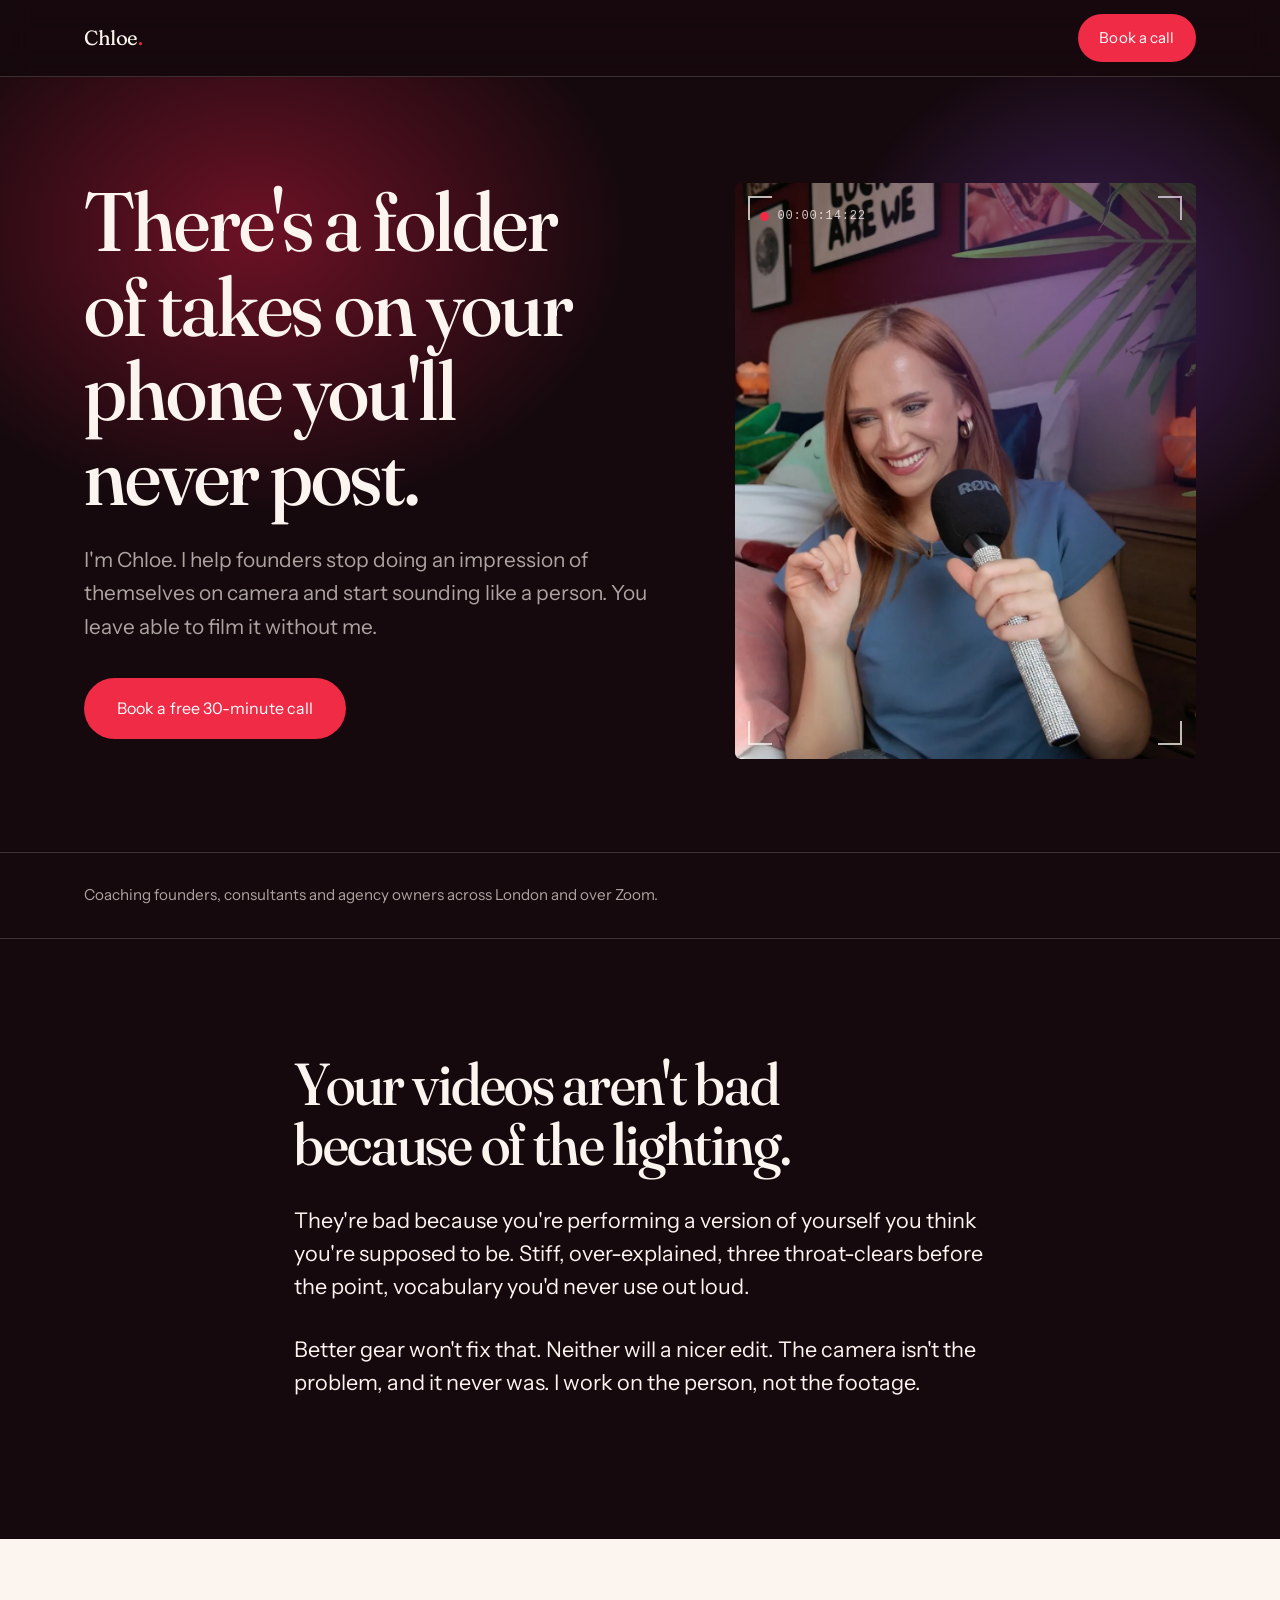
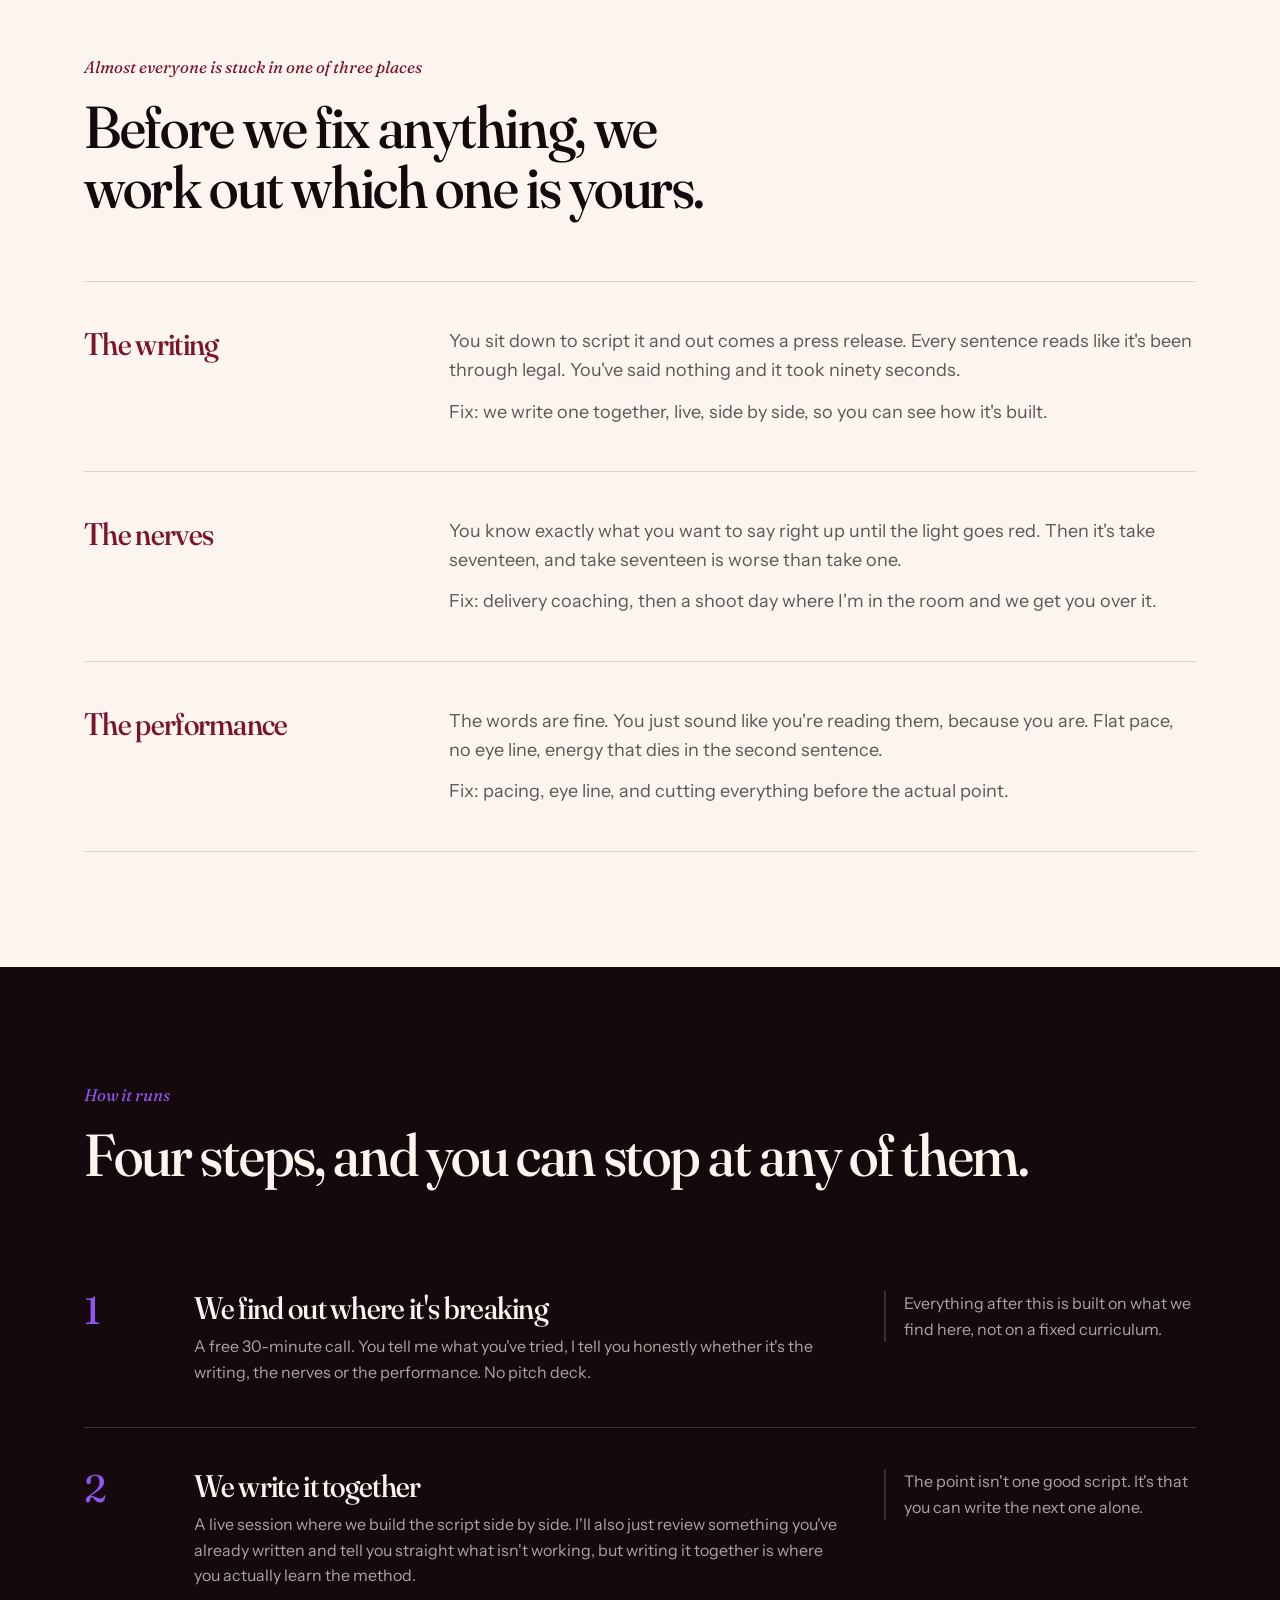
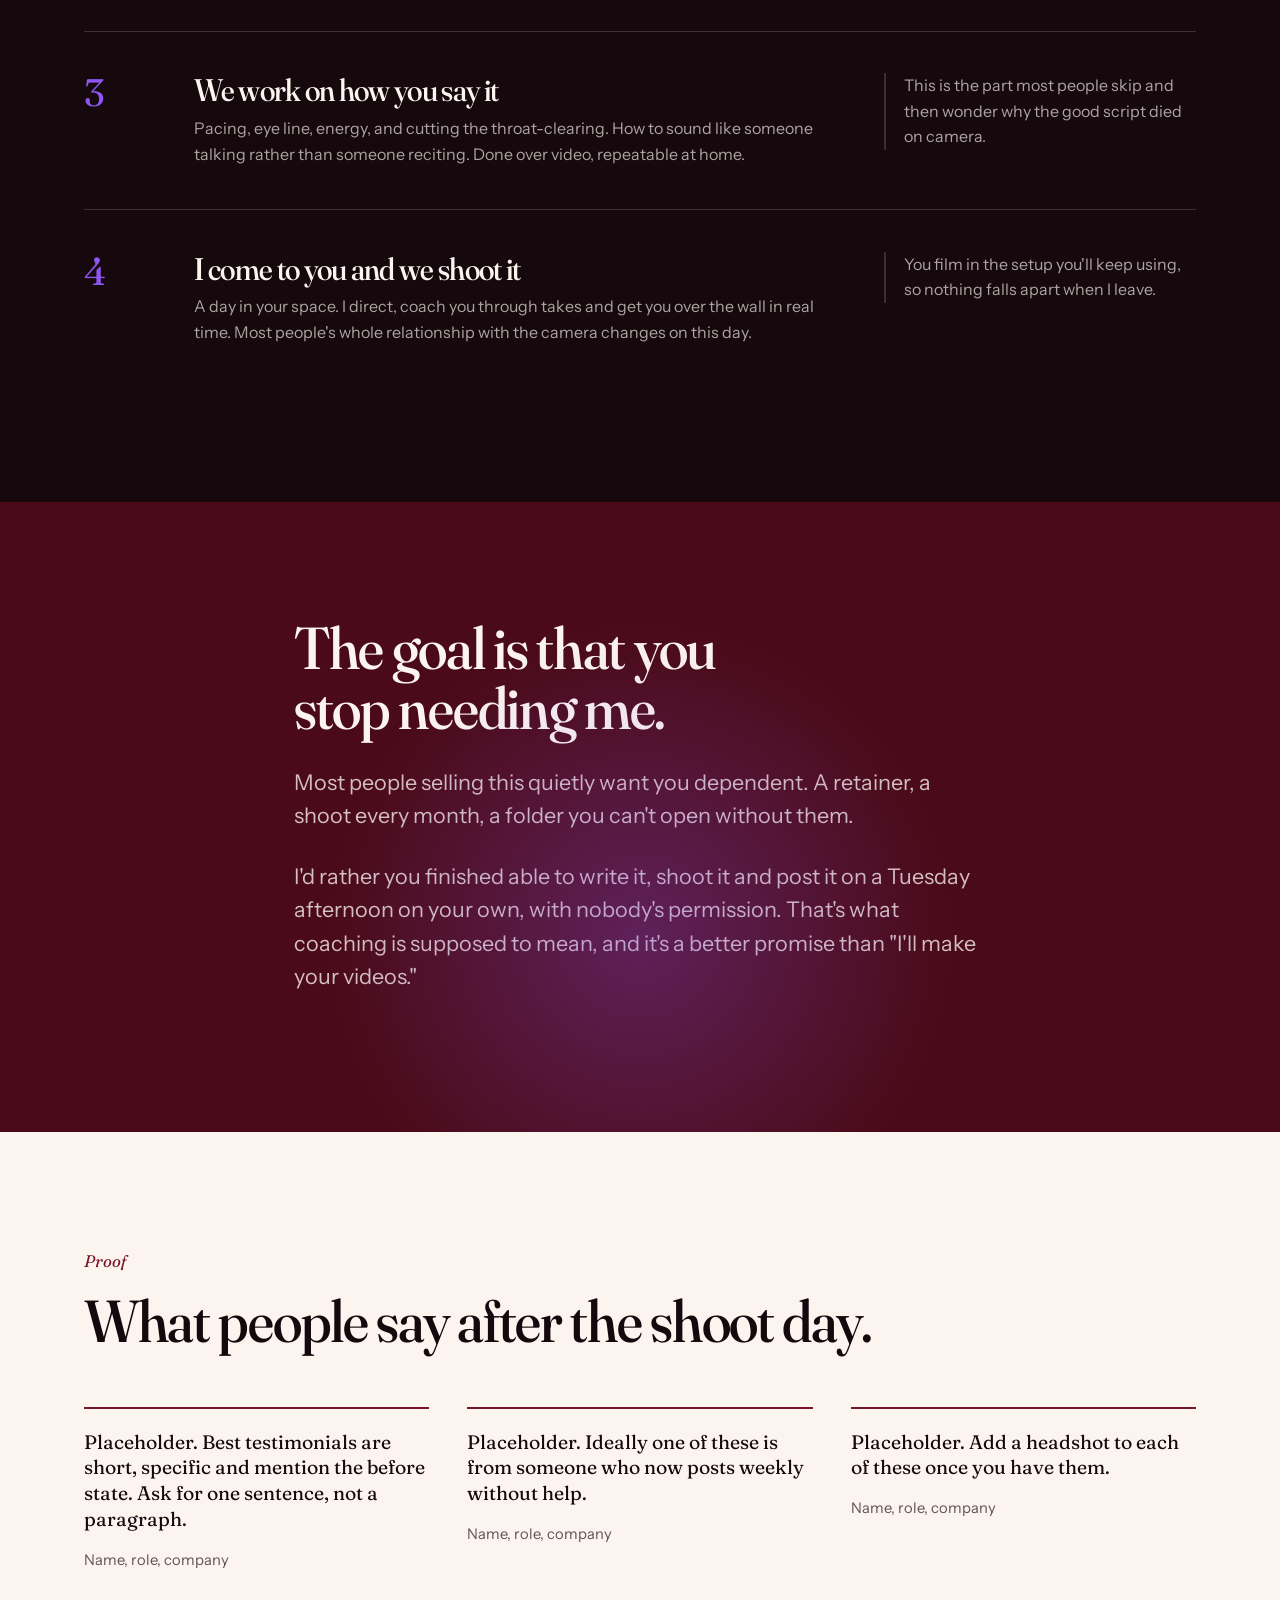
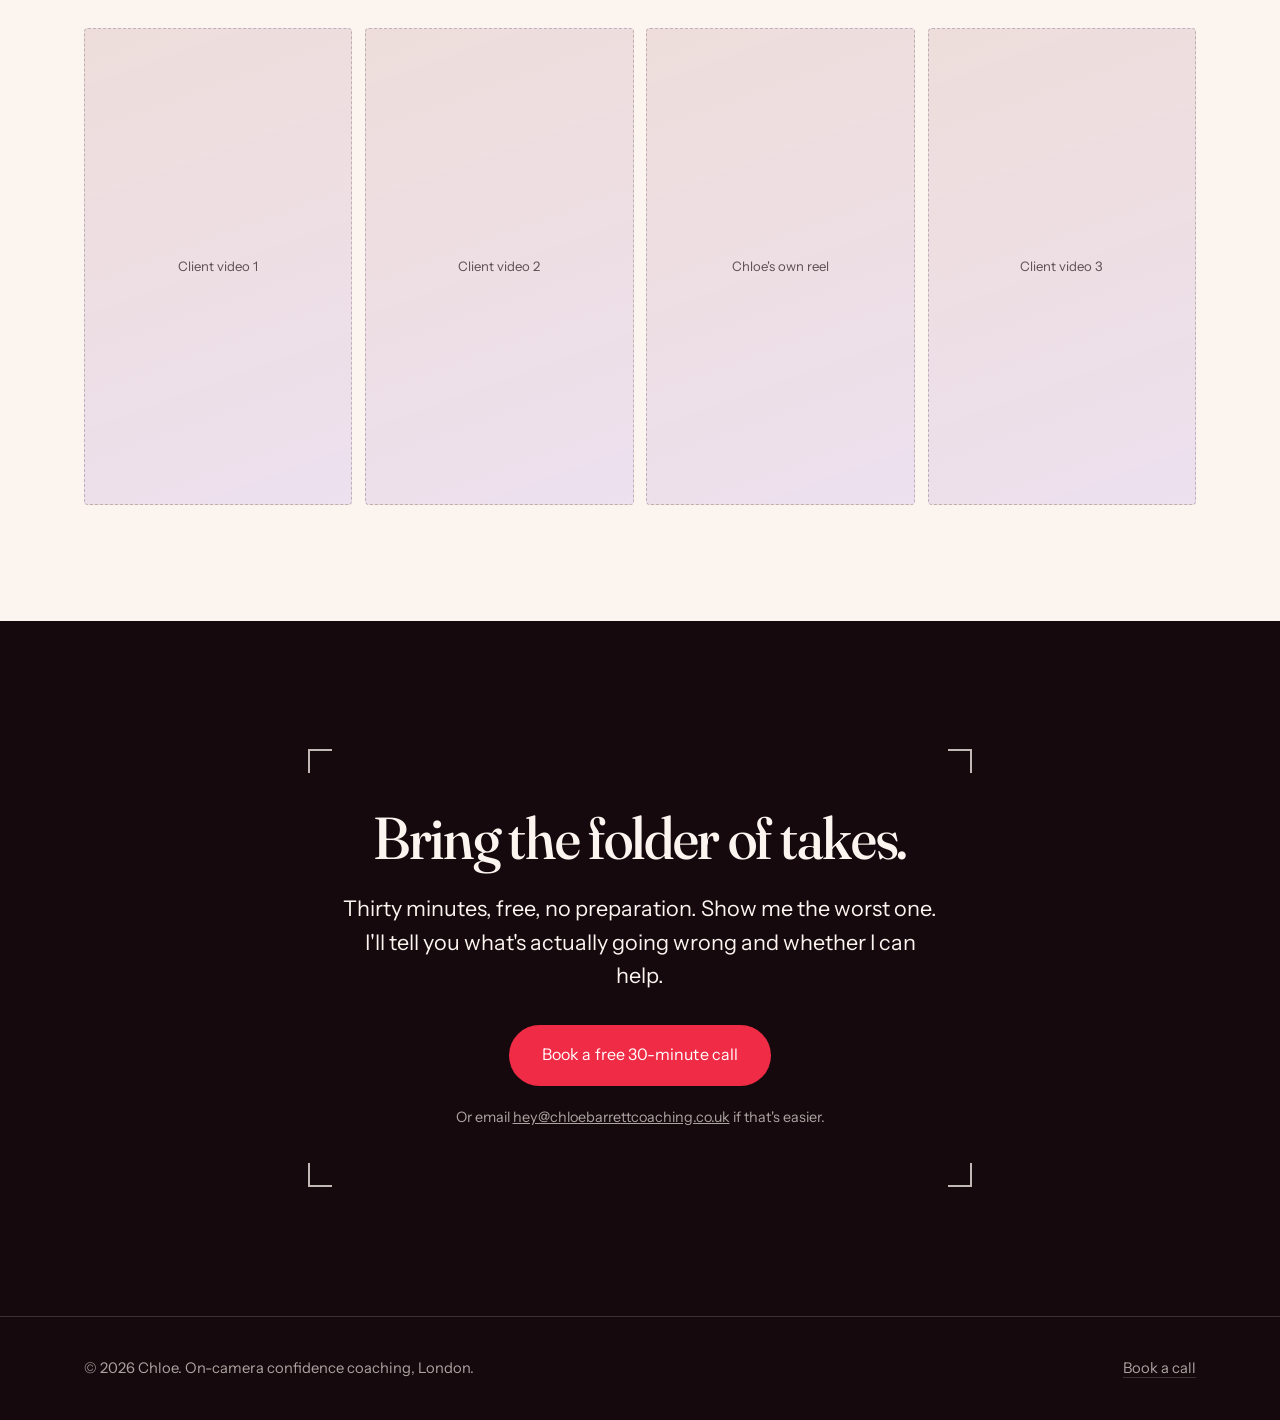
==== commit e53f35a5: "Change contact address to hey@ Co-Authored-By: Claude Opus 5 (1M context) <noreply@anthropic.com> Cl" ====
--- a/index.html
+++ b/index.html
@@ -3,7 +3,7 @@
 <head>
 <meta charset="utf-8">
 <meta name="viewport" content="width=device-width, initial-scale=1">
-<title>Chloe — On-Camera Confidence Coach</title>
+<title>Chloe Barrett — On-Camera Confidence Coach</title>
 <meta name="description" content="On-camera confidence coaching for founders. Work out where you're stuck, write it together, film it together. You leave able to do it yourself.">
 
 <!-- ==== TODO BEFORE LAUNCH =======================================
@@ -20,7 +20,7 @@
 
 <meta property="og:type" content="website">
 <meta property="og:site_name" content="Chloe">
-<meta property="og:title" content="Chloe - On-Camera Confidence Coach">
+<meta property="og:title" content="Chloe Barrett — On-Camera Confidence Coach">
 <meta property="og:description" content="I help founders stop doing an impression of themselves on camera. You leave able to film it without me.">
 <meta property="og:url" content="https://chloebarrettcoaching.co.uk/">
 <meta property="og:image" content="TODO_OG_IMAGE">
@@ -30,7 +30,7 @@
 <meta property="og:locale" content="en_GB">
 
 <meta name="twitter:card" content="summary_large_image">
-<meta name="twitter:title" content="Chloe - On-Camera Confidence Coach">
+<meta name="twitter:title" content="Chloe Barrett — On-Camera Confidence Coach">
 <meta name="twitter:description" content="I help founders stop doing an impression of themselves on camera. You leave able to film it without me.">
 <meta name="twitter:image" content="TODO_OG_IMAGE">
 <meta name="twitter:image:alt" content="Chloe, on-camera confidence coach for founders.">
@@ -420,7 +420,7 @@
         <p style="margin-top:2rem">
           <a class="btn" href="https://cal.com/chloecoaching/taster-call" target="_blank" rel="noopener">Book a free 30-minute call</a>
         </p>
-        <p class="btn-note">Or email <a href="mailto:hello@chloebarrettcoaching.co.uk" style="color:inherit">hello@chloebarrettcoaching.co.uk</a> if that's easier.</p>
+        <p class="btn-note">Or email <a href="mailto:hey@chloebarrettcoaching.co.uk" style="color:inherit">hey@chloebarrettcoaching.co.uk</a> if that's easier.</p>
         <div class="finder"><i></i><i></i><i></i><i></i></div>
       </div>
     </div>
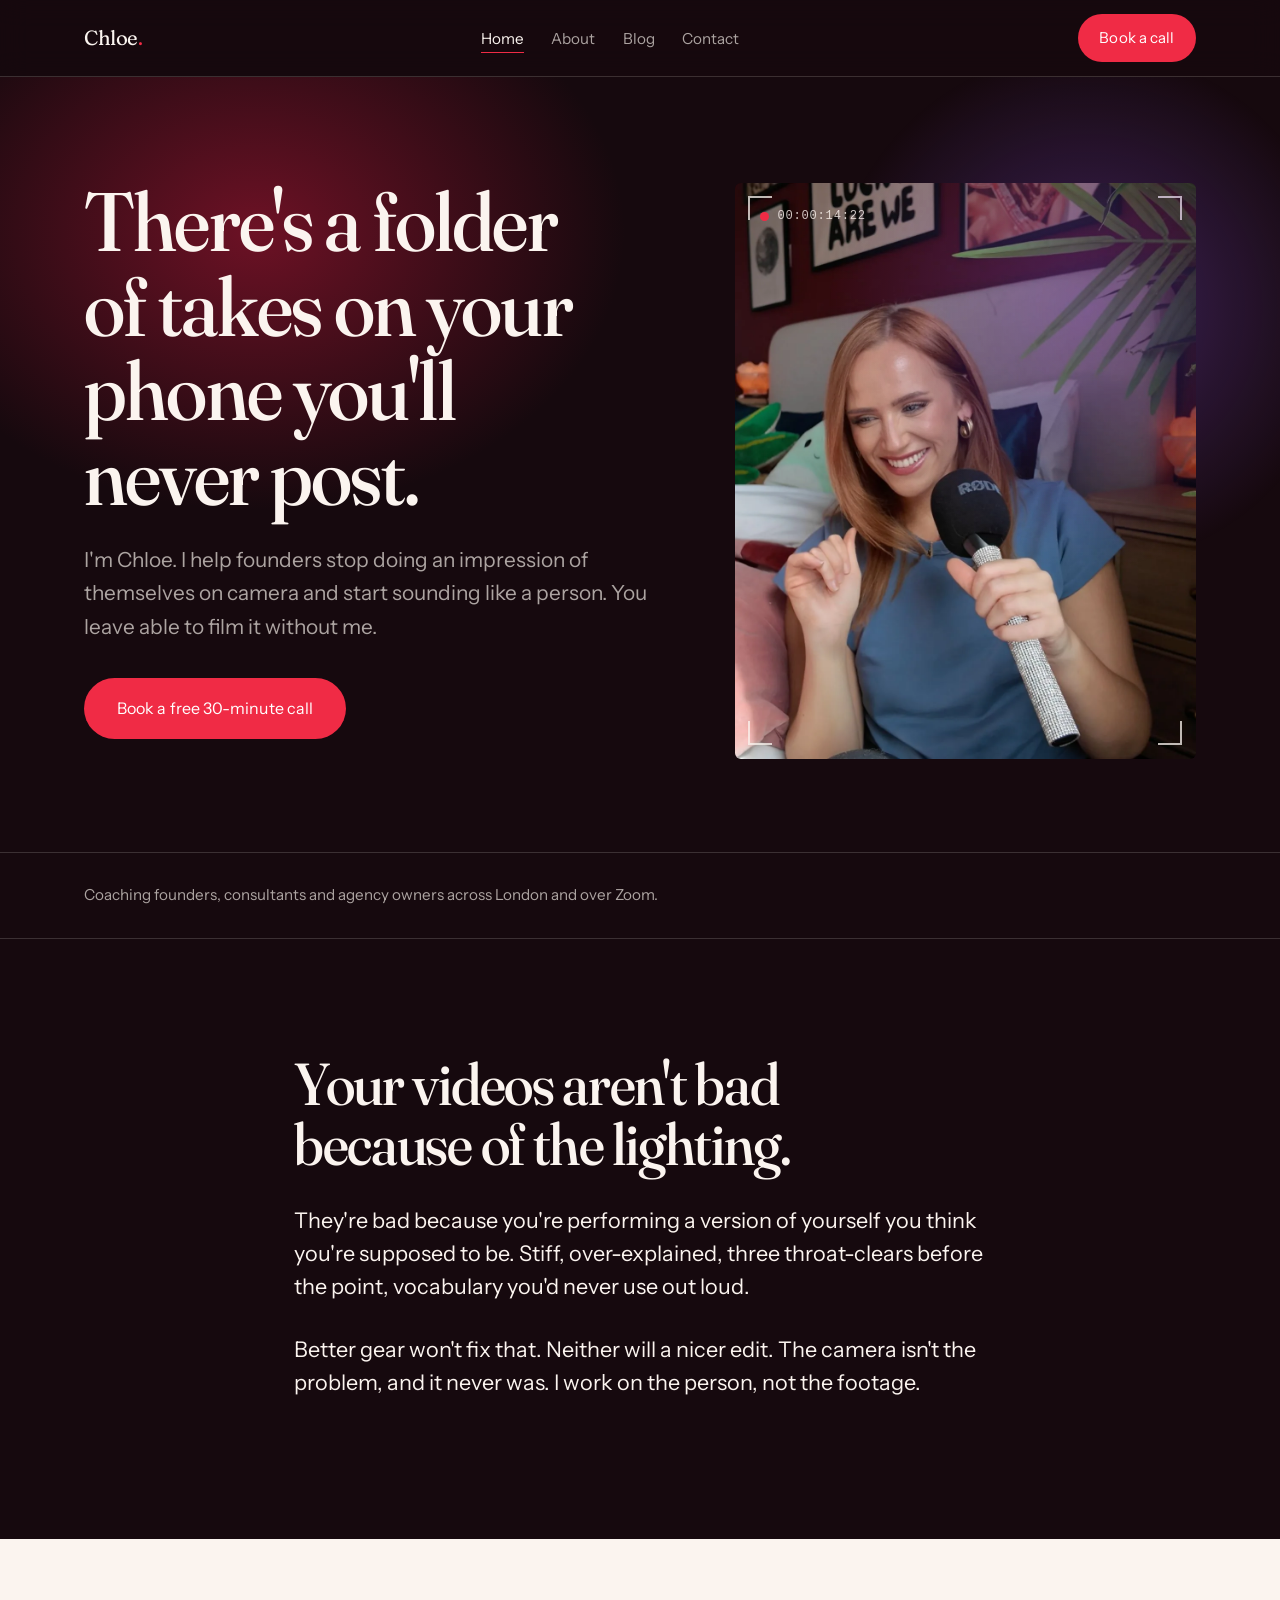
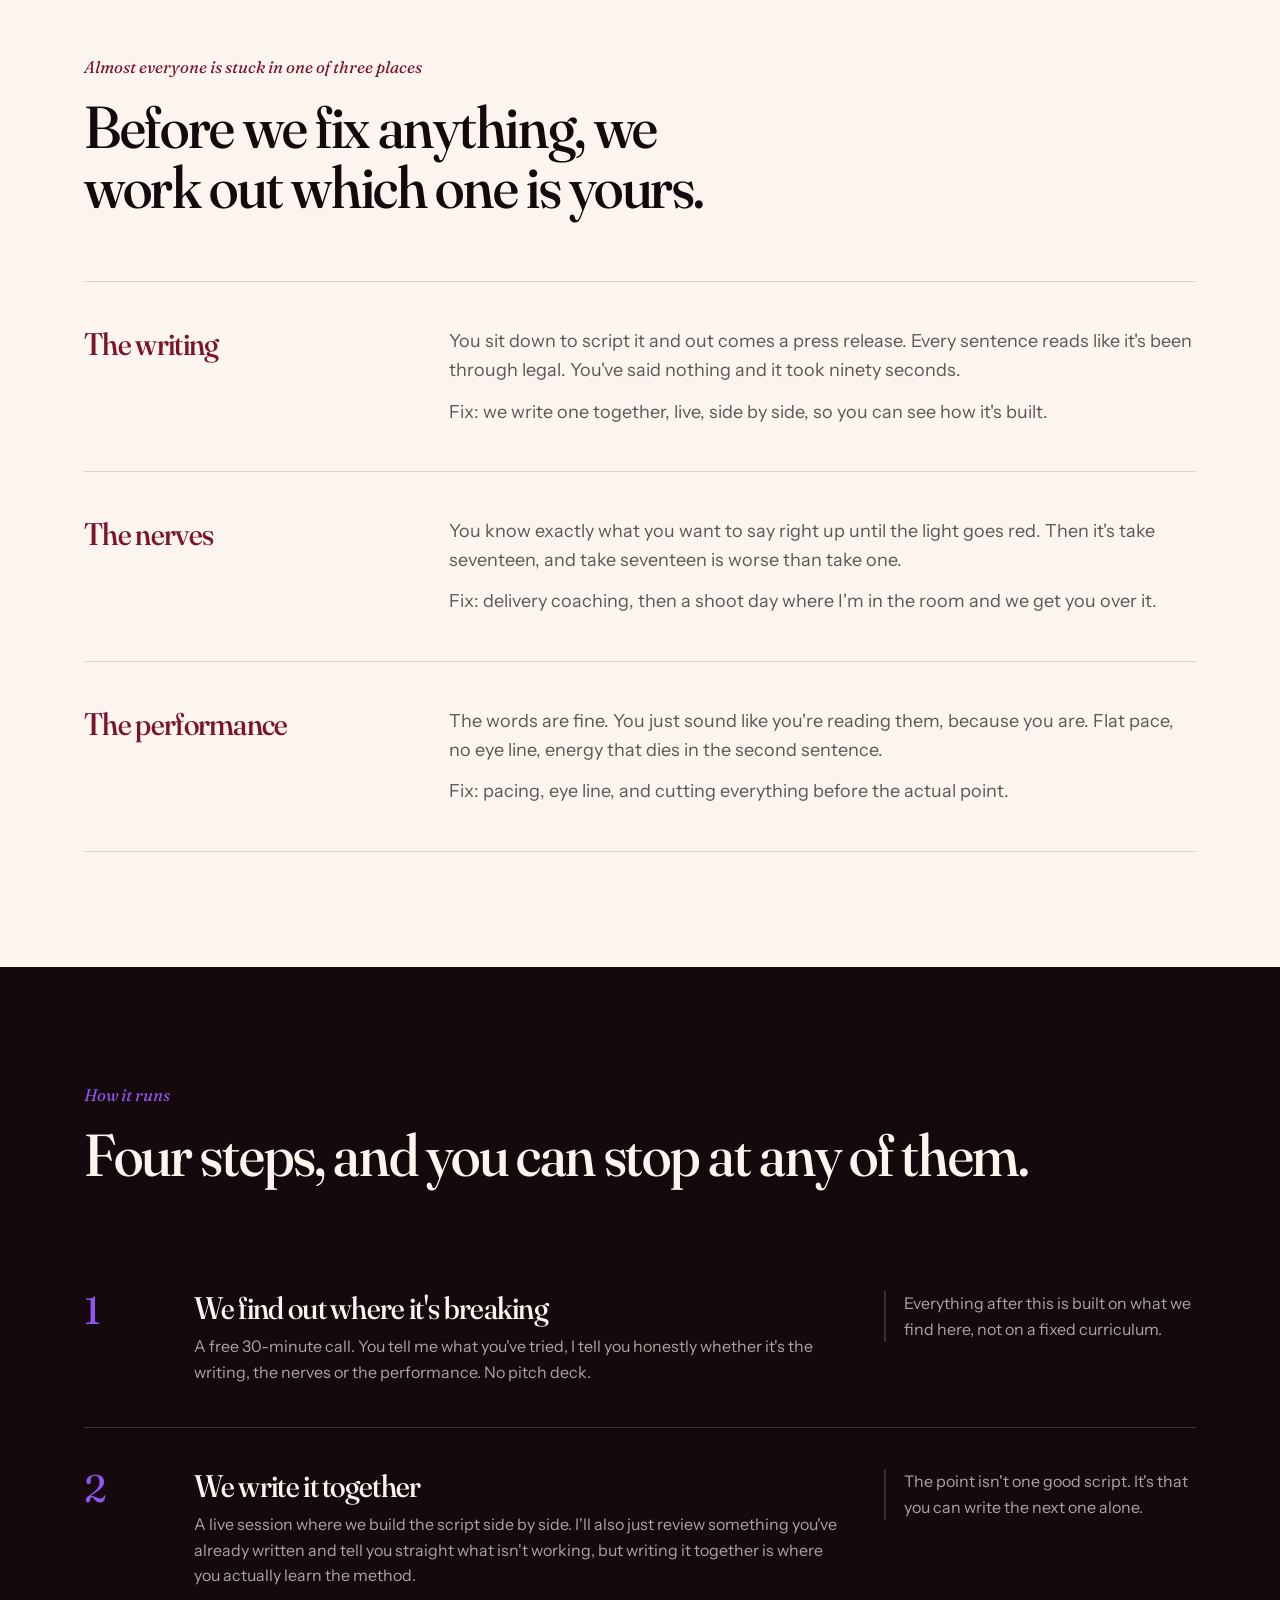
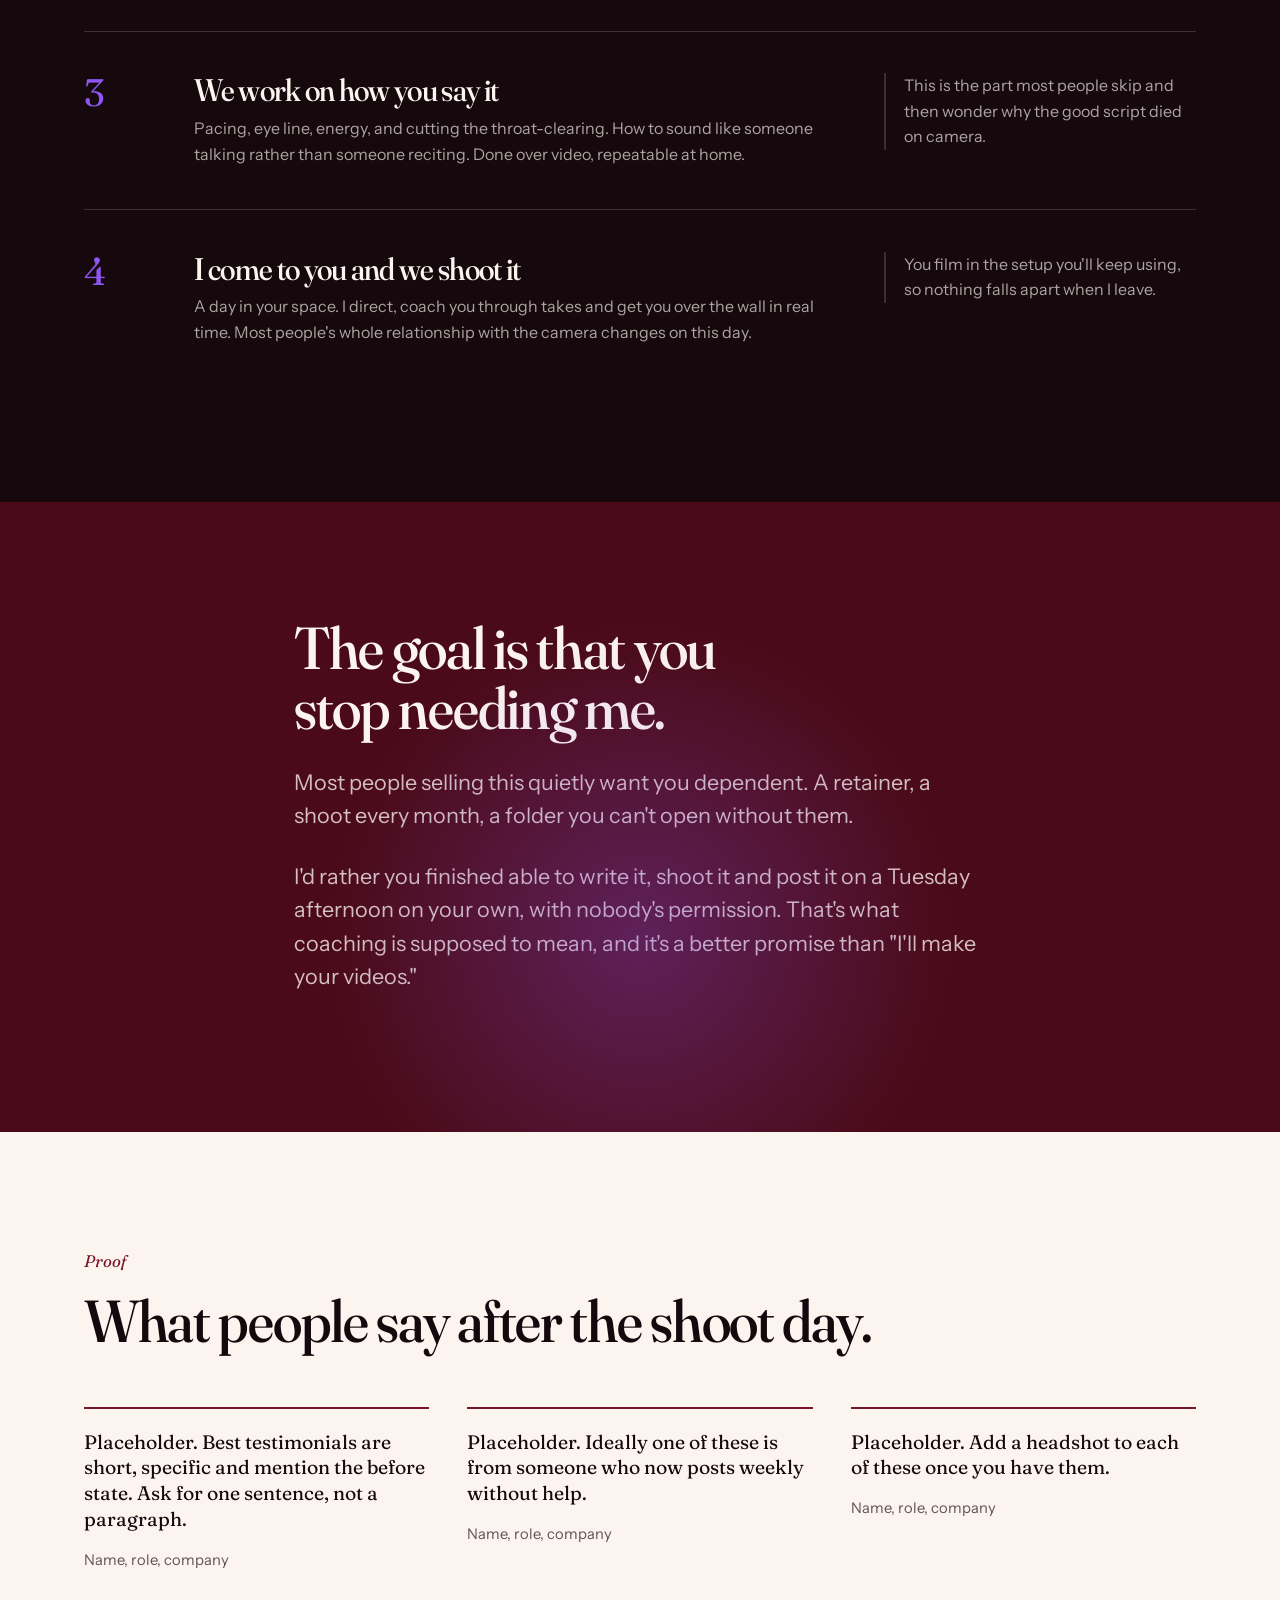
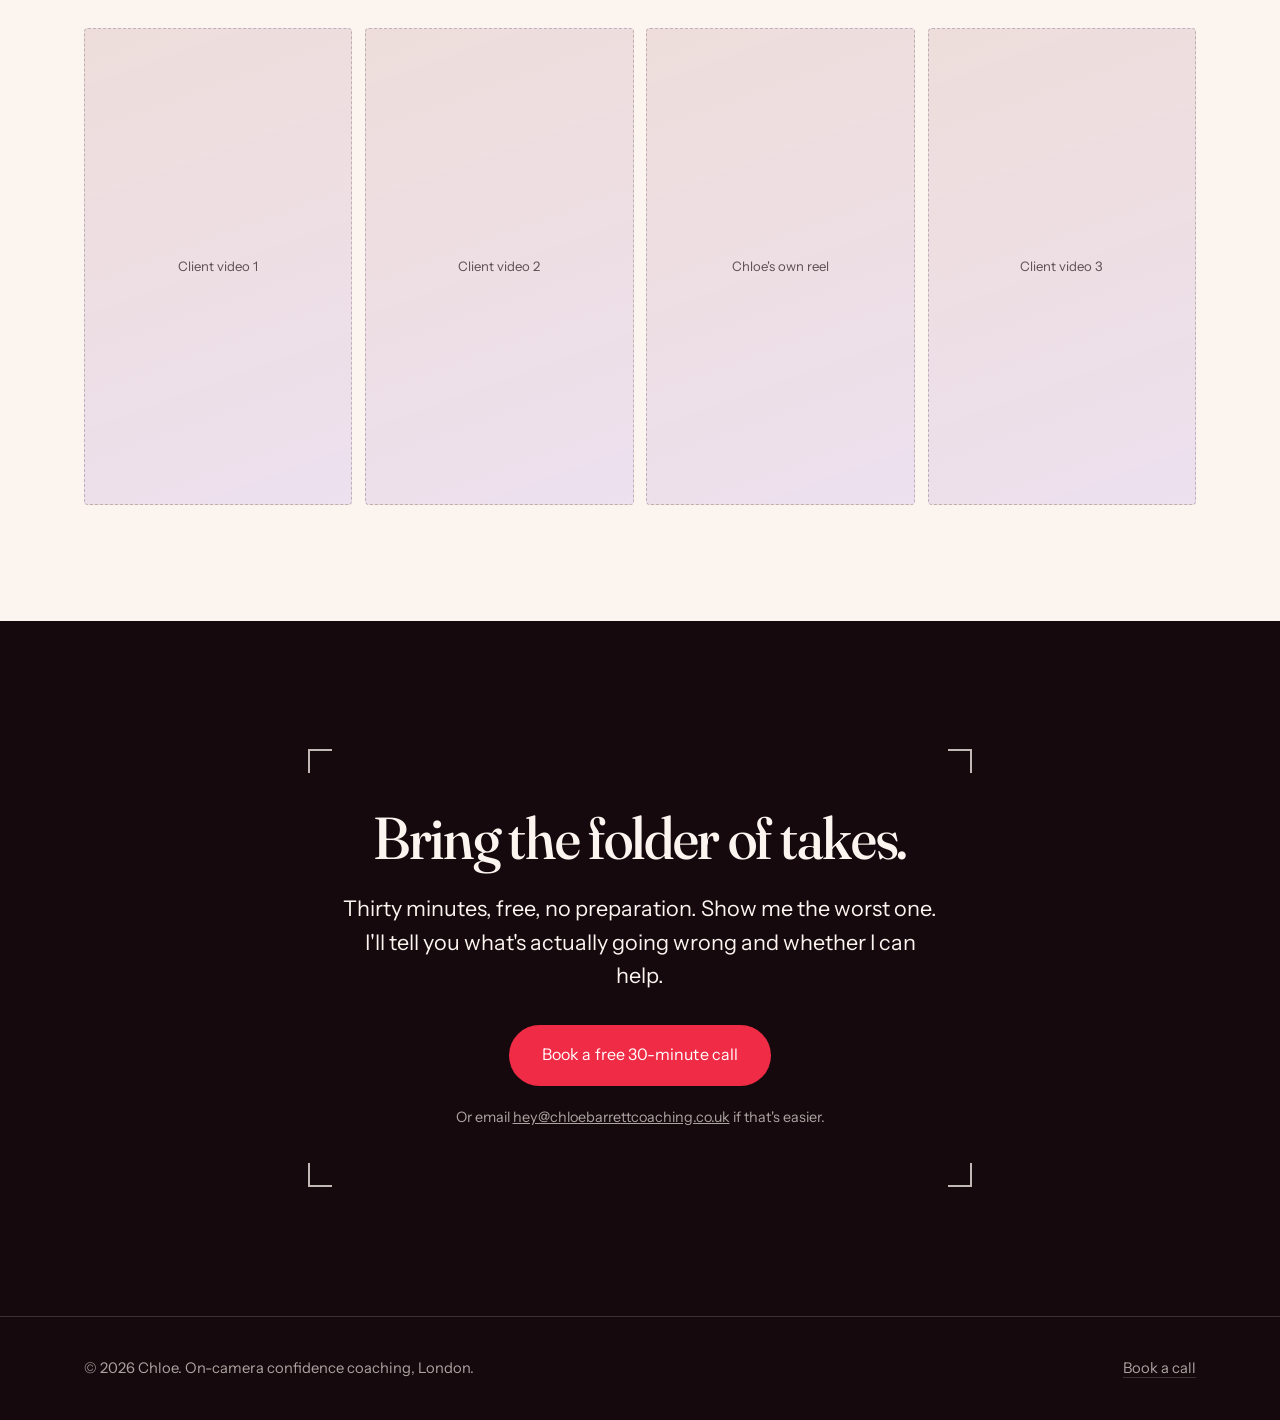
==== commit bdbb33f9: "Add multi-page nav, About/Blog/Contact pages, extract CSS Extract the inline stylesheet to assets/st" ====
--- a/index.html
+++ b/index.html
@@ -37,219 +37,21 @@
 <link rel="preconnect" href="https://fonts.googleapis.com">
 <link rel="preconnect" href="https://fonts.gstatic.com" crossorigin>
 <link href="https://fonts.googleapis.com/css2?family=Fraunces:ital,opsz,wght@0,9..144,300..800;1,9..144,300..800&family=Instrument+Sans:ital,wght@0,400..700;1,400..700&display=swap" rel="stylesheet">
-<style>
-:root{
-  --ink:#16090E;
-  --ink-2:#1F0C14;
-  --oxblood:#7C1329;
-  --oxblood-deep:#4A0A18;
-  --rec:#F02B45;
-  --violet:#8F55F0;
-  --violet-soft:#B58CF7;
-  --cream:#FBF4EF;
-  --cream-2:#F2E6DE;
-  --on-dark-dim:rgba(251,244,239,.66);
-  --on-light-dim:rgba(22,9,14,.68);
-  --rule-dark:rgba(251,244,239,.16);
-  --rule-light:rgba(22,9,14,.14);
-  --pad:clamp(1.25rem,5vw,5.5rem);
-  --serif:"Fraunces",Georgia,serif;
-  --sans:"Instrument Sans",-apple-system,BlinkMacSystemFont,"Segoe UI",sans-serif;
-}
-*,*::before,*::after{box-sizing:border-box}
-html{-webkit-text-size-adjust:100%}
-body{
-  margin:0;
-  background:var(--ink);
-  color:var(--cream);
-  font-family:var(--sans);
-  font-size:clamp(1rem,.95rem + .25vw,1.125rem);
-  line-height:1.6;
-  font-variation-settings:"wght" 400;
-  -webkit-font-smoothing:antialiased;
-}
-img,video{max-width:100%;display:block}
-a{color:inherit}
-h1,h2,h3{
-  font-family:var(--serif);
-  font-weight:500;
-  font-variation-settings:"SOFT" 30,"WONK" 1,"opsz" 100;
-  line-height:1.02;
-  letter-spacing:-.022em;
-  margin:0;
-  text-wrap:balance;
-}
-h1{font-size:clamp(2.6rem,1.5rem + 4.6vw,5.4rem)}
-h2{font-size:clamp(2rem,1.3rem + 3vw,3.9rem)}
-h3{font-size:clamp(1.4rem,1.15rem + 1vw,1.95rem);line-height:1.12}
-p{margin:0 0 1.1em;max-width:62ch}
-.wrap{max-width:1240px;margin:0 auto;padding-inline:var(--pad)}
-.narrow{max-width:820px}
-
-/* ---------- buttons ---------- */
-.btn{
-  display:inline-block;
-  font-family:var(--sans);
-  font-size:1rem;
-  font-weight:600;
-  letter-spacing:.005em;
-  text-decoration:none;
-  padding:1.05rem 2rem;
-  border-radius:999px;
-  background:var(--rec);
-  color:#fff;
-  border:1px solid transparent;
-  transition:background .18s ease,transform .18s ease;
-}
-.btn:hover{background:#ff415a;transform:translateY(-1px)}
-.btn:focus-visible{outline:3px solid var(--violet-soft);outline-offset:3px}
-.btn-ghost{background:transparent;color:var(--cream);border-color:var(--rule-dark)}
-.btn-ghost:hover{background:rgba(251,244,239,.07)}
-.btn-note{font-size:.9rem;color:var(--on-dark-dim);margin:.9rem 0 0}
-.on-light .btn-note{color:var(--on-light-dim)}
-
-/* ---------- nav ---------- */
-.nav{
-  position:sticky;top:0;z-index:20;
-  background:rgba(22,9,14,.82);
-  backdrop-filter:blur(14px);
-  border-bottom:1px solid var(--rule-dark);
-}
-.nav-inner{display:flex;align-items:center;justify-content:space-between;gap:1rem;padding-block:.9rem}
-.mark{font-family:var(--serif);font-size:1.28rem;font-variation-settings:"SOFT" 40,"WONK" 1;letter-spacing:-.02em;text-decoration:none}
-.mark span{color:var(--rec)}
-.nav .btn{padding:.66rem 1.3rem;font-size:.94rem}
-
-/* ---------- hero ---------- */
-.hero{padding-block:clamp(3.5rem,8vw,7rem) clamp(3.5rem,7vw,6rem);position:relative;overflow:hidden}
-.hero::before{
-  content:"";position:absolute;inset:-30% 40% 30% -20%;
-  background:radial-gradient(closest-side,rgba(124,19,41,.85),transparent 72%);
-  pointer-events:none;
-}
-.hero::after{
-  content:"";position:absolute;right:-14%;top:-18%;width:58%;aspect-ratio:1;
-  background:radial-gradient(closest-side,rgba(143,85,240,.34),transparent 70%);
-  pointer-events:none;
-}
-.hero-grid{position:relative;display:grid;grid-template-columns:1.12fr .88fr;gap:clamp(2rem,5vw,4.5rem);align-items:center}
-.hero-copy p{font-size:clamp(1.06rem,1rem + .4vw,1.3rem);color:var(--on-dark-dim);max-width:44ch;margin-top:1.6rem}
-.hero h1 em{font-style:normal;color:var(--rec)}
-
-/* ---------- viewfinder frame ---------- */
-.frame{position:relative;aspect-ratio:4/5;border-radius:6px;overflow:hidden;background:
-  linear-gradient(155deg,var(--oxblood) 0%,var(--oxblood-deep) 55%,#2A0D18 100%)}
-.frame img,.frame video{width:100%;height:100%;object-fit:cover}
-.frame-holder{position:absolute;inset:0;display:flex;flex-direction:column;justify-content:flex-end;padding:1.5rem;gap:.5rem}
-.frame-holder strong{font-family:var(--serif);font-size:1.15rem;font-weight:500;display:block}
-.frame-holder small{font-size:.86rem;line-height:1.45;color:var(--on-dark-dim);max-width:30ch}
-.finder{position:absolute;inset:.85rem;pointer-events:none}
-.finder i{position:absolute;width:24px;height:24px;border:2px solid rgba(251,244,239,.75)}
-.finder i:nth-child(1){top:0;left:0;border-right:0;border-bottom:0}
-.finder i:nth-child(2){top:0;right:0;border-left:0;border-bottom:0}
-.finder i:nth-child(3){bottom:0;left:0;border-right:0;border-top:0}
-.finder i:nth-child(4){bottom:0;right:0;border-left:0;border-top:0}
-.tc{position:absolute;top:1.5rem;left:1.6rem;display:flex;align-items:center;gap:.5rem;
-  font-family:ui-monospace,"SFMono-Regular",Menlo,monospace;font-size:.76rem;letter-spacing:.06em;color:rgba(251,244,239,.8)}
-.dot{width:9px;height:9px;border-radius:50%;background:var(--rec);animation:blink 2.6s ease-in-out infinite}
-@keyframes blink{0%,72%{opacity:1}86%,100%{opacity:.28}}
-
-/* ---------- proof strip ---------- */
-.strip{border-block:1px solid var(--rule-dark);padding-block:1.9rem}
-.strip-inner{display:flex;flex-wrap:wrap;align-items:center;gap:1rem 2.6rem}
-.strip p{margin:0;font-size:.95rem;color:var(--on-dark-dim);max-width:none}
-.chip{border:1px dashed var(--rule-dark);border-radius:4px;padding:.55rem 1.1rem;font-size:.88rem;color:var(--on-dark-dim)}
-
-/* ---------- generic section ---------- */
-.section{padding-block:clamp(4rem,9vw,7.5rem)}
-.on-light{background:var(--cream);color:var(--ink)}
-.on-light p{color:var(--on-light-dim)}
-.lede{font-size:clamp(1.1rem,1rem + .5vw,1.35rem);line-height:1.55}
-.kicker{font-family:var(--serif);font-style:italic;font-size:1.05rem;color:var(--violet);margin-bottom:1rem}
-.on-light .kicker{color:var(--oxblood)}
-
-/* ---------- argument ---------- */
-.argument h2{max-width:16ch}
-.argument .lede{margin-top:1.8rem}
-
-/* ---------- stuck list ---------- */
-.stuck{display:grid;gap:0;margin-top:clamp(2.5rem,5vw,4rem);border-top:1px solid var(--rule-light)}
-.stuck-item{display:grid;grid-template-columns:minmax(11rem,.42fr) 1fr;gap:clamp(1rem,4vw,3.5rem);
-  padding-block:clamp(1.9rem,3.5vw,2.8rem);border-bottom:1px solid var(--rule-light)}
-.stuck-item h3{color:var(--oxblood)}
-.stuck-item p{margin:0}
-.stuck-item p + p{margin-top:.8rem}
-
-/* ---------- how it works ---------- */
-.steps{counter-reset:step;margin-top:clamp(2.5rem,5vw,4rem);display:grid;gap:1px;background:var(--rule-dark)}
-.step{background:var(--ink);padding:clamp(1.7rem,3.5vw,2.6rem) 0;display:grid;
-  grid-template-columns:4.5rem 1fr minmax(0,26ch);gap:clamp(1rem,3vw,2.5rem);align-items:start}
-.step::before{
-  counter-increment:step;content:counter(step);
-  font-family:var(--serif);font-size:2.4rem;font-variation-settings:"WONK" 1;
-  line-height:1;color:var(--violet);
-}
-.step h3{margin-bottom:.5rem}
-.step p{margin:0;color:var(--on-dark-dim);font-size:1rem}
-.step-note{font-size:.95rem;color:var(--violet-soft);border-left:2px solid var(--rule-dark);padding-left:1.1rem}
-
-/* ---------- promise ---------- */
-.promise{background:var(--oxblood-deep);position:relative;overflow:hidden}
-.promise::after{content:"";position:absolute;left:50%;bottom:-40%;width:70%;aspect-ratio:1;transform:translateX(-50%);
-  background:radial-gradient(closest-side,rgba(143,85,240,.3),transparent 70%);pointer-events:none}
-.promise .wrap{position:relative}
-.promise h2{max-width:20ch}
-.promise .lede{margin-top:1.7rem;color:rgba(251,244,239,.78)}
-
-/* ---------- proof / testimonials ---------- */
-.quotes{display:grid;grid-template-columns:repeat(auto-fit,minmax(17rem,1fr));gap:clamp(1.5rem,3vw,2.5rem);margin-top:clamp(2.5rem,5vw,3.5rem)}
-.quote{border-top:2px solid var(--oxblood);padding-top:1.3rem}
-.quote blockquote{margin:0;font-family:var(--serif);font-size:1.22rem;line-height:1.32;font-variation-settings:"SOFT" 40,"WONK" 1}
-.quote cite{display:block;margin-top:1rem;font-family:var(--sans);font-style:normal;font-size:.92rem;color:var(--on-light-dim)}
-.feed{display:grid;grid-template-columns:repeat(auto-fit,minmax(9rem,1fr));gap:.8rem;margin-top:clamp(2.5rem,5vw,3.5rem)}
-.tile{aspect-ratio:9/16;border-radius:4px;border:1px dashed rgba(22,9,14,.22);
-  background:linear-gradient(160deg,rgba(124,19,41,.1),rgba(143,85,240,.12));
-  display:grid;place-items:center;font-size:.82rem;color:var(--on-light-dim);text-align:center;padding:.6rem}
-
-/* ---------- book ---------- */
-.book{text-align:center;position:relative}
-.book .wrap{position:relative;max-width:820px}
-.book h2{margin-inline:auto}
-.book p{margin-inline:auto}
-.book-frame{position:relative;padding:clamp(2.5rem,6vw,4.5rem) clamp(1.25rem,4vw,3rem)}
-
-/* ---------- footer ---------- */
-.foot{border-top:1px solid var(--rule-dark);padding-block:2.5rem;font-size:.92rem;color:var(--on-dark-dim)}
-.foot-inner{display:flex;flex-wrap:wrap;gap:1rem 2rem;justify-content:space-between;align-items:center}
-.foot a{text-decoration:none;border-bottom:1px solid var(--rule-dark)}
-.foot a:hover{color:var(--cream);border-color:var(--rec)}
-.foot ul{display:flex;gap:1.5rem;list-style:none;margin:0;padding:0}
-
-/* ---------- entrance (one moment, hero only) ---------- */
-.rise{opacity:0;transform:translateY(14px);animation:rise .8s cubic-bezier(.22,.61,.36,1) forwards}
-.rise:nth-child(2){animation-delay:.09s}
-.hero-copy .btn{animation-delay:.18s}
-.hero-visual{opacity:0;transform:translateY(18px);animation:rise .9s .12s cubic-bezier(.22,.61,.36,1) forwards}
-@keyframes rise{to{opacity:1;transform:none}}
-
-@media (max-width:900px){
-  .hero-grid{grid-template-columns:1fr}
-  .hero-visual{max-width:26rem}
-  .step{grid-template-columns:3rem 1fr}
-  .step-note{grid-column:2;border-left:0;border-top:1px solid var(--rule-dark);padding:.9rem 0 0}
-  .stuck-item{grid-template-columns:1fr;gap:.7rem}
-}
-@media (prefers-reduced-motion:reduce){
-  *,*::before,*::after{animation:none!important;transition:none!important}
-  .rise,.hero-visual{opacity:1;transform:none}
-}
-</style>
+<link rel="stylesheet" href="assets/styles.css">
 </head>
 <body>
 
 <header class="nav">
   <div class="wrap nav-inner">
-    <a class="mark" href="#top">Chloe<span>.</span></a>
+    <a class="mark" href="index.html">Chloe<span>.</span></a>
+    <nav aria-label="Primary">
+      <ul class="nav-links">
+      <li><a href="index.html" aria-current="page">Home</a></li>
+      <li><a href="about.html">About</a></li>
+      <li><a href="blog.html">Blog</a></li>
+      <li><a href="contact.html">Contact</a></li>
+      </ul>
+    </nav>
     <a class="btn" href="https://cal.com/chloecoaching/taster-call" target="_blank" rel="noopener">Book a call</a>
   </div>
 </header>
--- a/assets/styles.css
+++ b/assets/styles.css
@@ -0,0 +1,248 @@
+:root{
+  --ink:#16090E;
+  --ink-2:#1F0C14;
+  --oxblood:#7C1329;
+  --oxblood-deep:#4A0A18;
+  --rec:#F02B45;
+  --violet:#8F55F0;
+  --violet-soft:#B58CF7;
+  --cream:#FBF4EF;
+  --cream-2:#F2E6DE;
+  --on-dark-dim:rgba(251,244,239,.66);
+  --on-light-dim:rgba(22,9,14,.68);
+  --rule-dark:rgba(251,244,239,.16);
+  --rule-light:rgba(22,9,14,.14);
+  --pad:clamp(1.25rem,5vw,5.5rem);
+  --serif:"Fraunces",Georgia,serif;
+  --sans:"Instrument Sans",-apple-system,BlinkMacSystemFont,"Segoe UI",sans-serif;
+}
+*,*::before,*::after{box-sizing:border-box}
+html{-webkit-text-size-adjust:100%}
+body{
+  margin:0;
+  background:var(--ink);
+  color:var(--cream);
+  font-family:var(--sans);
+  font-size:clamp(1rem,.95rem + .25vw,1.125rem);
+  line-height:1.6;
+  font-variation-settings:"wght" 400;
+  -webkit-font-smoothing:antialiased;
+}
+img,video{max-width:100%;display:block}
+a{color:inherit}
+h1,h2,h3{
+  font-family:var(--serif);
+  font-weight:500;
+  font-variation-settings:"SOFT" 30,"WONK" 1,"opsz" 100;
+  line-height:1.02;
+  letter-spacing:-.022em;
+  margin:0;
+  text-wrap:balance;
+}
+h1{font-size:clamp(2.6rem,1.5rem + 4.6vw,5.4rem)}
+h2{font-size:clamp(2rem,1.3rem + 3vw,3.9rem)}
+h3{font-size:clamp(1.4rem,1.15rem + 1vw,1.95rem);line-height:1.12}
+p{margin:0 0 1.1em;max-width:62ch}
+.wrap{max-width:1240px;margin:0 auto;padding-inline:var(--pad)}
+.narrow{max-width:820px}
+
+/* ---------- buttons ---------- */
+.btn{
+  display:inline-block;
+  font-family:var(--sans);
+  font-size:1rem;
+  font-weight:600;
+  letter-spacing:.005em;
+  text-decoration:none;
+  padding:1.05rem 2rem;
+  border-radius:999px;
+  background:var(--rec);
+  color:#fff;
+  border:1px solid transparent;
+  transition:background .18s ease,transform .18s ease;
+}
+.btn:hover{background:#ff415a;transform:translateY(-1px)}
+.btn:focus-visible{outline:3px solid var(--violet-soft);outline-offset:3px}
+.btn-ghost{background:transparent;color:var(--cream);border-color:var(--rule-dark)}
+.btn-ghost:hover{background:rgba(251,244,239,.07)}
+.btn-note{font-size:.9rem;color:var(--on-dark-dim);margin:.9rem 0 0}
+.on-light .btn-note{color:var(--on-light-dim)}
+
+/* ---------- nav ---------- */
+.nav{
+  position:sticky;top:0;z-index:20;
+  background:rgba(22,9,14,.82);
+  backdrop-filter:blur(14px);
+  border-bottom:1px solid var(--rule-dark);
+}
+.nav-inner{display:flex;align-items:center;justify-content:space-between;gap:1rem;padding-block:.9rem}
+.mark{font-family:var(--serif);font-size:1.28rem;font-variation-settings:"SOFT" 40,"WONK" 1;letter-spacing:-.02em;text-decoration:none}
+.mark span{color:var(--rec)}
+.nav .btn{padding:.66rem 1.3rem;font-size:.94rem}
+
+/* ---------- hero ---------- */
+.hero{padding-block:clamp(3.5rem,8vw,7rem) clamp(3.5rem,7vw,6rem);position:relative;overflow:hidden}
+.hero::before{
+  content:"";position:absolute;inset:-30% 40% 30% -20%;
+  background:radial-gradient(closest-side,rgba(124,19,41,.85),transparent 72%);
+  pointer-events:none;
+}
+.hero::after{
+  content:"";position:absolute;right:-14%;top:-18%;width:58%;aspect-ratio:1;
+  background:radial-gradient(closest-side,rgba(143,85,240,.34),transparent 70%);
+  pointer-events:none;
+}
+.hero-grid{position:relative;display:grid;grid-template-columns:1.12fr .88fr;gap:clamp(2rem,5vw,4.5rem);align-items:center}
+.hero-copy p{font-size:clamp(1.06rem,1rem + .4vw,1.3rem);color:var(--on-dark-dim);max-width:44ch;margin-top:1.6rem}
+.hero h1 em{font-style:normal;color:var(--rec)}
+
+/* ---------- viewfinder frame ---------- */
+.frame{position:relative;aspect-ratio:4/5;border-radius:6px;overflow:hidden;background:
+  linear-gradient(155deg,var(--oxblood) 0%,var(--oxblood-deep) 55%,#2A0D18 100%)}
+.frame img,.frame video{width:100%;height:100%;object-fit:cover}
+.frame-holder{position:absolute;inset:0;display:flex;flex-direction:column;justify-content:flex-end;padding:1.5rem;gap:.5rem}
+.frame-holder strong{font-family:var(--serif);font-size:1.15rem;font-weight:500;display:block}
+.frame-holder small{font-size:.86rem;line-height:1.45;color:var(--on-dark-dim);max-width:30ch}
+.finder{position:absolute;inset:.85rem;pointer-events:none}
+.finder i{position:absolute;width:24px;height:24px;border:2px solid rgba(251,244,239,.75)}
+.finder i:nth-child(1){top:0;left:0;border-right:0;border-bottom:0}
+.finder i:nth-child(2){top:0;right:0;border-left:0;border-bottom:0}
+.finder i:nth-child(3){bottom:0;left:0;border-right:0;border-top:0}
+.finder i:nth-child(4){bottom:0;right:0;border-left:0;border-top:0}
+.tc{position:absolute;top:1.5rem;left:1.6rem;display:flex;align-items:center;gap:.5rem;
+  font-family:ui-monospace,"SFMono-Regular",Menlo,monospace;font-size:.76rem;letter-spacing:.06em;color:rgba(251,244,239,.8)}
+.dot{width:9px;height:9px;border-radius:50%;background:var(--rec);animation:blink 2.6s ease-in-out infinite}
+@keyframes blink{0%,72%{opacity:1}86%,100%{opacity:.28}}
+
+/* ---------- proof strip ---------- */
+.strip{border-block:1px solid var(--rule-dark);padding-block:1.9rem}
+.strip-inner{display:flex;flex-wrap:wrap;align-items:center;gap:1rem 2.6rem}
+.strip p{margin:0;font-size:.95rem;color:var(--on-dark-dim);max-width:none}
+.chip{border:1px dashed var(--rule-dark);border-radius:4px;padding:.55rem 1.1rem;font-size:.88rem;color:var(--on-dark-dim)}
+
+/* ---------- generic section ---------- */
+.section{padding-block:clamp(4rem,9vw,7.5rem)}
+.on-light{background:var(--cream);color:var(--ink)}
+.on-light p{color:var(--on-light-dim)}
+.lede{font-size:clamp(1.1rem,1rem + .5vw,1.35rem);line-height:1.55}
+.kicker{font-family:var(--serif);font-style:italic;font-size:1.05rem;color:var(--violet);margin-bottom:1rem}
+.on-light .kicker{color:var(--oxblood)}
+
+/* ---------- argument ---------- */
+.argument h2{max-width:16ch}
+.argument .lede{margin-top:1.8rem}
+
+/* ---------- stuck list ---------- */
+.stuck{display:grid;gap:0;margin-top:clamp(2.5rem,5vw,4rem);border-top:1px solid var(--rule-light)}
+.stuck-item{display:grid;grid-template-columns:minmax(11rem,.42fr) 1fr;gap:clamp(1rem,4vw,3.5rem);
+  padding-block:clamp(1.9rem,3.5vw,2.8rem);border-bottom:1px solid var(--rule-light)}
+.stuck-item h3{color:var(--oxblood)}
+.stuck-item p{margin:0}
+.stuck-item p + p{margin-top:.8rem}
+
+/* ---------- how it works ---------- */
+.steps{counter-reset:step;margin-top:clamp(2.5rem,5vw,4rem);display:grid;gap:1px;background:var(--rule-dark)}
+.step{background:var(--ink);padding:clamp(1.7rem,3.5vw,2.6rem) 0;display:grid;
+  grid-template-columns:4.5rem 1fr minmax(0,26ch);gap:clamp(1rem,3vw,2.5rem);align-items:start}
+.step::before{
+  counter-increment:step;content:counter(step);
+  font-family:var(--serif);font-size:2.4rem;font-variation-settings:"WONK" 1;
+  line-height:1;color:var(--violet);
+}
+.step h3{margin-bottom:.5rem}
+.step p{margin:0;color:var(--on-dark-dim);font-size:1rem}
+.step-note{font-size:.95rem;color:var(--violet-soft);border-left:2px solid var(--rule-dark);padding-left:1.1rem}
+
+/* ---------- promise ---------- */
+.promise{background:var(--oxblood-deep);position:relative;overflow:hidden}
+.promise::after{content:"";position:absolute;left:50%;bottom:-40%;width:70%;aspect-ratio:1;transform:translateX(-50%);
+  background:radial-gradient(closest-side,rgba(143,85,240,.3),transparent 70%);pointer-events:none}
+.promise .wrap{position:relative}
+.promise h2{max-width:20ch}
+.promise .lede{margin-top:1.7rem;color:rgba(251,244,239,.78)}
+
+/* ---------- proof / testimonials ---------- */
+.quotes{display:grid;grid-template-columns:repeat(auto-fit,minmax(17rem,1fr));gap:clamp(1.5rem,3vw,2.5rem);margin-top:clamp(2.5rem,5vw,3.5rem)}
+.quote{border-top:2px solid var(--oxblood);padding-top:1.3rem}
+.quote blockquote{margin:0;font-family:var(--serif);font-size:1.22rem;line-height:1.32;font-variation-settings:"SOFT" 40,"WONK" 1}
+.quote cite{display:block;margin-top:1rem;font-family:var(--sans);font-style:normal;font-size:.92rem;color:var(--on-light-dim)}
+.feed{display:grid;grid-template-columns:repeat(auto-fit,minmax(9rem,1fr));gap:.8rem;margin-top:clamp(2.5rem,5vw,3.5rem)}
+.tile{aspect-ratio:9/16;border-radius:4px;border:1px dashed rgba(22,9,14,.22);
+  background:linear-gradient(160deg,rgba(124,19,41,.1),rgba(143,85,240,.12));
+  display:grid;place-items:center;font-size:.82rem;color:var(--on-light-dim);text-align:center;padding:.6rem}
+
+/* ---------- book ---------- */
+.book{text-align:center;position:relative}
+.book .wrap{position:relative;max-width:820px}
+.book h2{margin-inline:auto}
+.book p{margin-inline:auto}
+.book-frame{position:relative;padding:clamp(2.5rem,6vw,4.5rem) clamp(1.25rem,4vw,3rem)}
+
+/* ---------- footer ---------- */
+.foot{border-top:1px solid var(--rule-dark);padding-block:2.5rem;font-size:.92rem;color:var(--on-dark-dim)}
+.foot-inner{display:flex;flex-wrap:wrap;gap:1rem 2rem;justify-content:space-between;align-items:center}
+.foot a{text-decoration:none;border-bottom:1px solid var(--rule-dark)}
+.foot a:hover{color:var(--cream);border-color:var(--rec)}
+.foot ul{display:flex;gap:1.5rem;list-style:none;margin:0;padding:0}
+
+/* ---------- entrance (one moment, hero only) ---------- */
+.rise{opacity:0;transform:translateY(14px);animation:rise .8s cubic-bezier(.22,.61,.36,1) forwards}
+.rise:nth-child(2){animation-delay:.09s}
+.hero-copy .btn{animation-delay:.18s}
+.hero-visual{opacity:0;transform:translateY(18px);animation:rise .9s .12s cubic-bezier(.22,.61,.36,1) forwards}
+@keyframes rise{to{opacity:1;transform:none}}
+
+@media (max-width:900px){
+  .hero-grid{grid-template-columns:1fr}
+  .hero-visual{max-width:26rem}
+  .step{grid-template-columns:3rem 1fr}
+  .step-note{grid-column:2;border-left:0;border-top:1px solid var(--rule-dark);padding:.9rem 0 0}
+  .stuck-item{grid-template-columns:1fr;gap:.7rem}
+}
+@media (prefers-reduced-motion:reduce){
+  *,*::before,*::after{animation:none!important;transition:none!important}
+  .rise,.hero-visual{opacity:1;transform:none}
+}
+
+/* ---------- nav links (multi-page) ---------- */
+.nav-links{display:flex;flex-wrap:wrap;align-items:center;gap:1.7rem;list-style:none;margin:0;padding:0}
+.nav-links a{
+  text-decoration:none;
+  font-size:.95rem;
+  color:var(--on-dark-dim);
+  padding-block:.25rem;
+  border-bottom:1px solid transparent;
+  transition:color .18s ease,border-color .18s ease;
+}
+.nav-links a:hover{color:var(--cream)}
+.nav-links a:focus-visible{outline:2px solid var(--violet-soft);outline-offset:4px;border-radius:2px}
+.nav-links a[aria-current="page"]{color:var(--cream);border-bottom-color:var(--rec)}
+
+/* ---------- sub-page scaffolding ---------- */
+.page-head .kicker{margin-bottom:1.2rem}
+.page-head h1{max-width:18ch}
+.page-head .lede{margin-top:1.6rem;color:var(--on-dark-dim)}
+.todo{
+  margin-top:clamp(2.5rem,5vw,4rem);
+  border:1px dashed var(--rule-dark);
+  border-radius:6px;
+  padding:clamp(1.5rem,4vw,2.6rem);
+  background:linear-gradient(160deg,rgba(124,19,41,.14),rgba(143,85,240,.10));
+}
+.todo p{margin:0;color:var(--on-dark-dim);font-size:1rem}
+.todo p + p{margin-top:.9rem}
+.todo strong{
+  display:block;
+  font-family:var(--sans);
+  font-size:.82rem;
+  font-weight:700;
+  letter-spacing:.12em;
+  text-transform:uppercase;
+  color:var(--rec);
+  margin-bottom:.9rem;
+}
+
+@media (max-width:860px){
+  .nav-inner{flex-wrap:wrap;row-gap:.7rem}
+  .nav-links{order:3;width:100%;gap:1.25rem;padding-bottom:.2rem}
+}
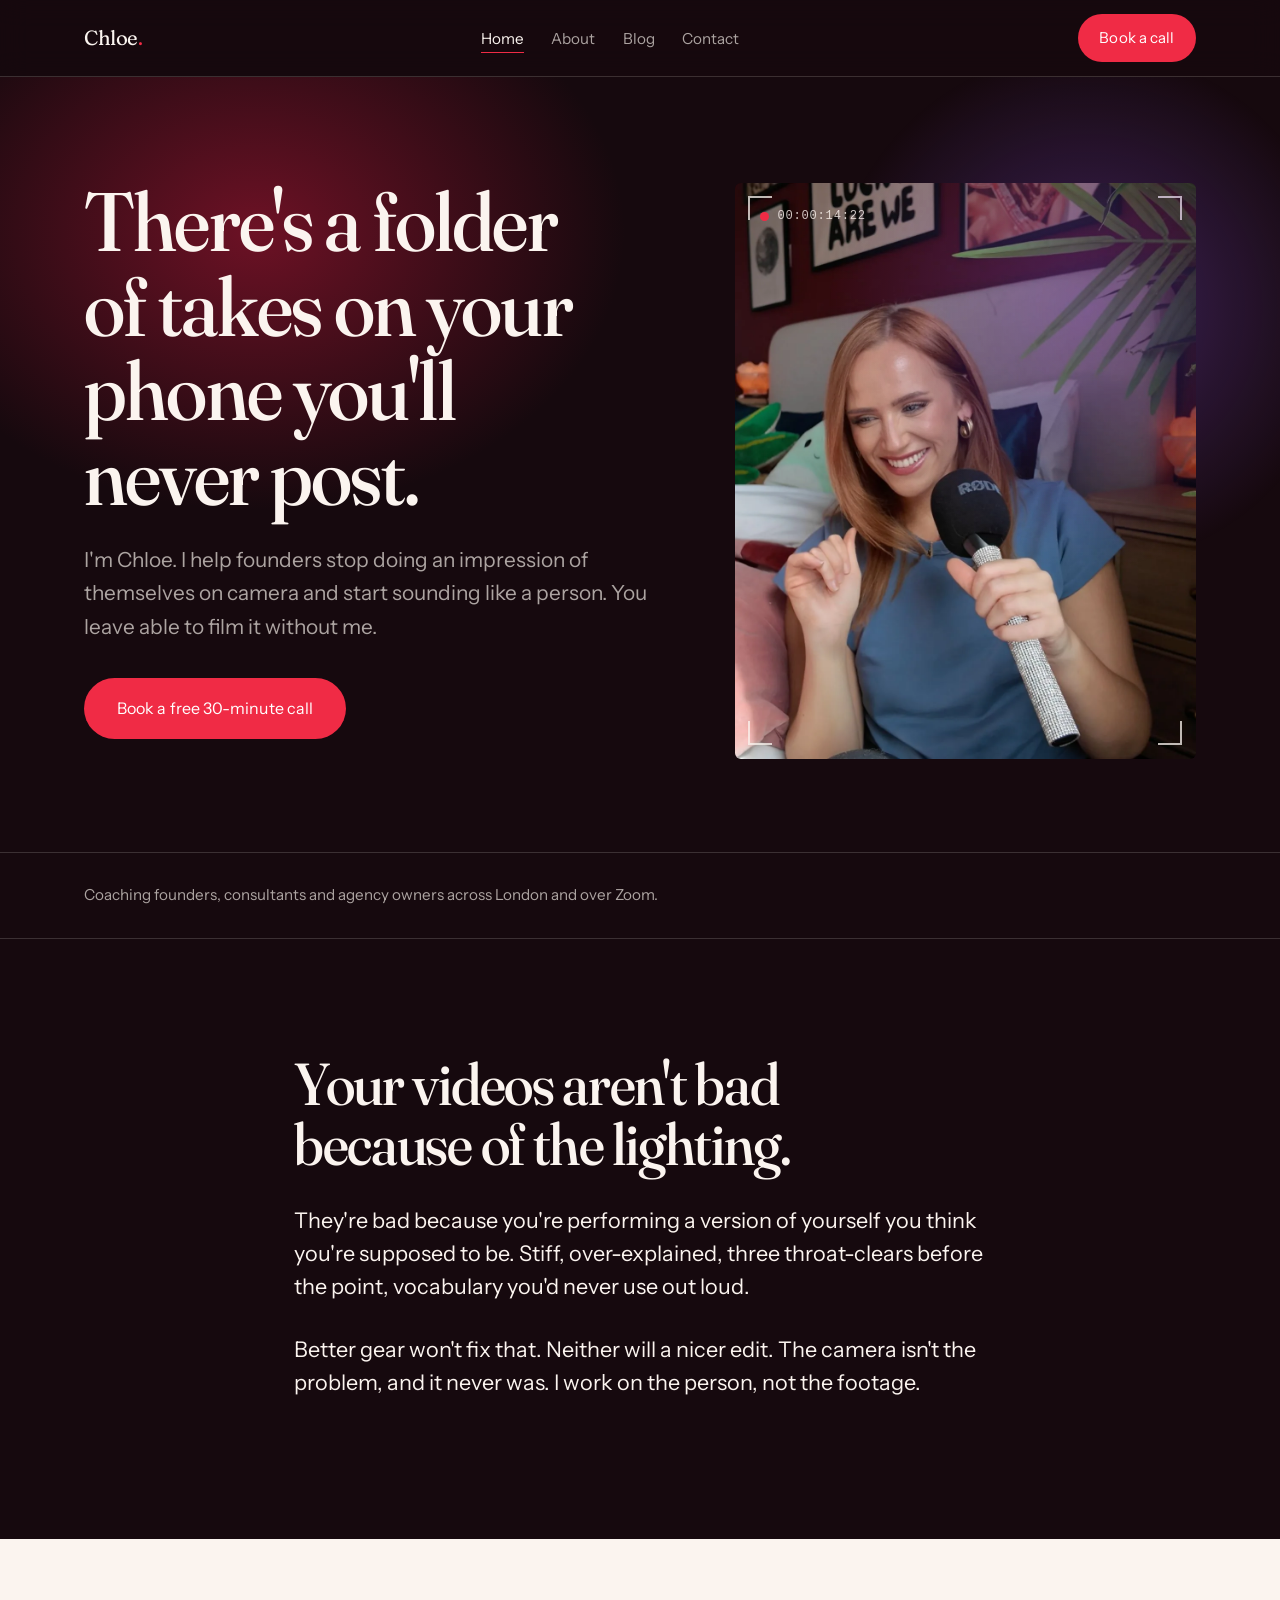
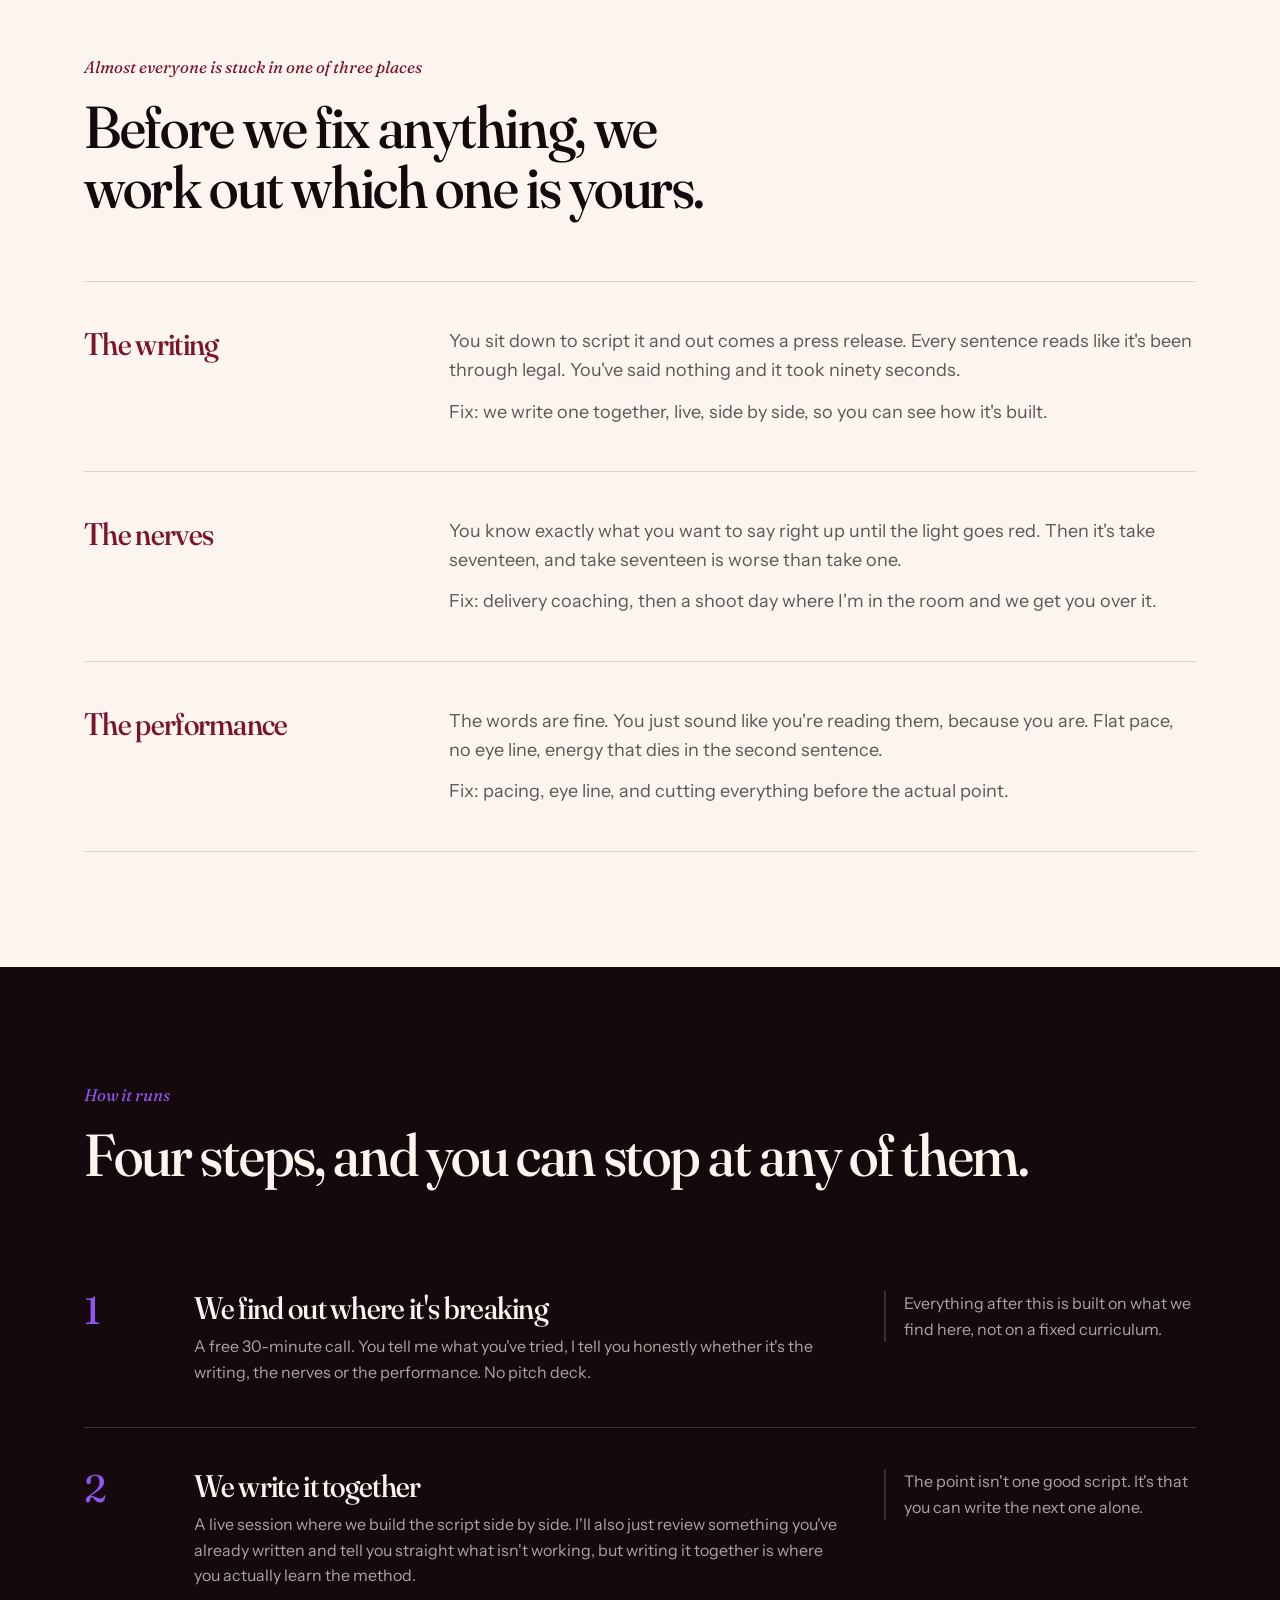
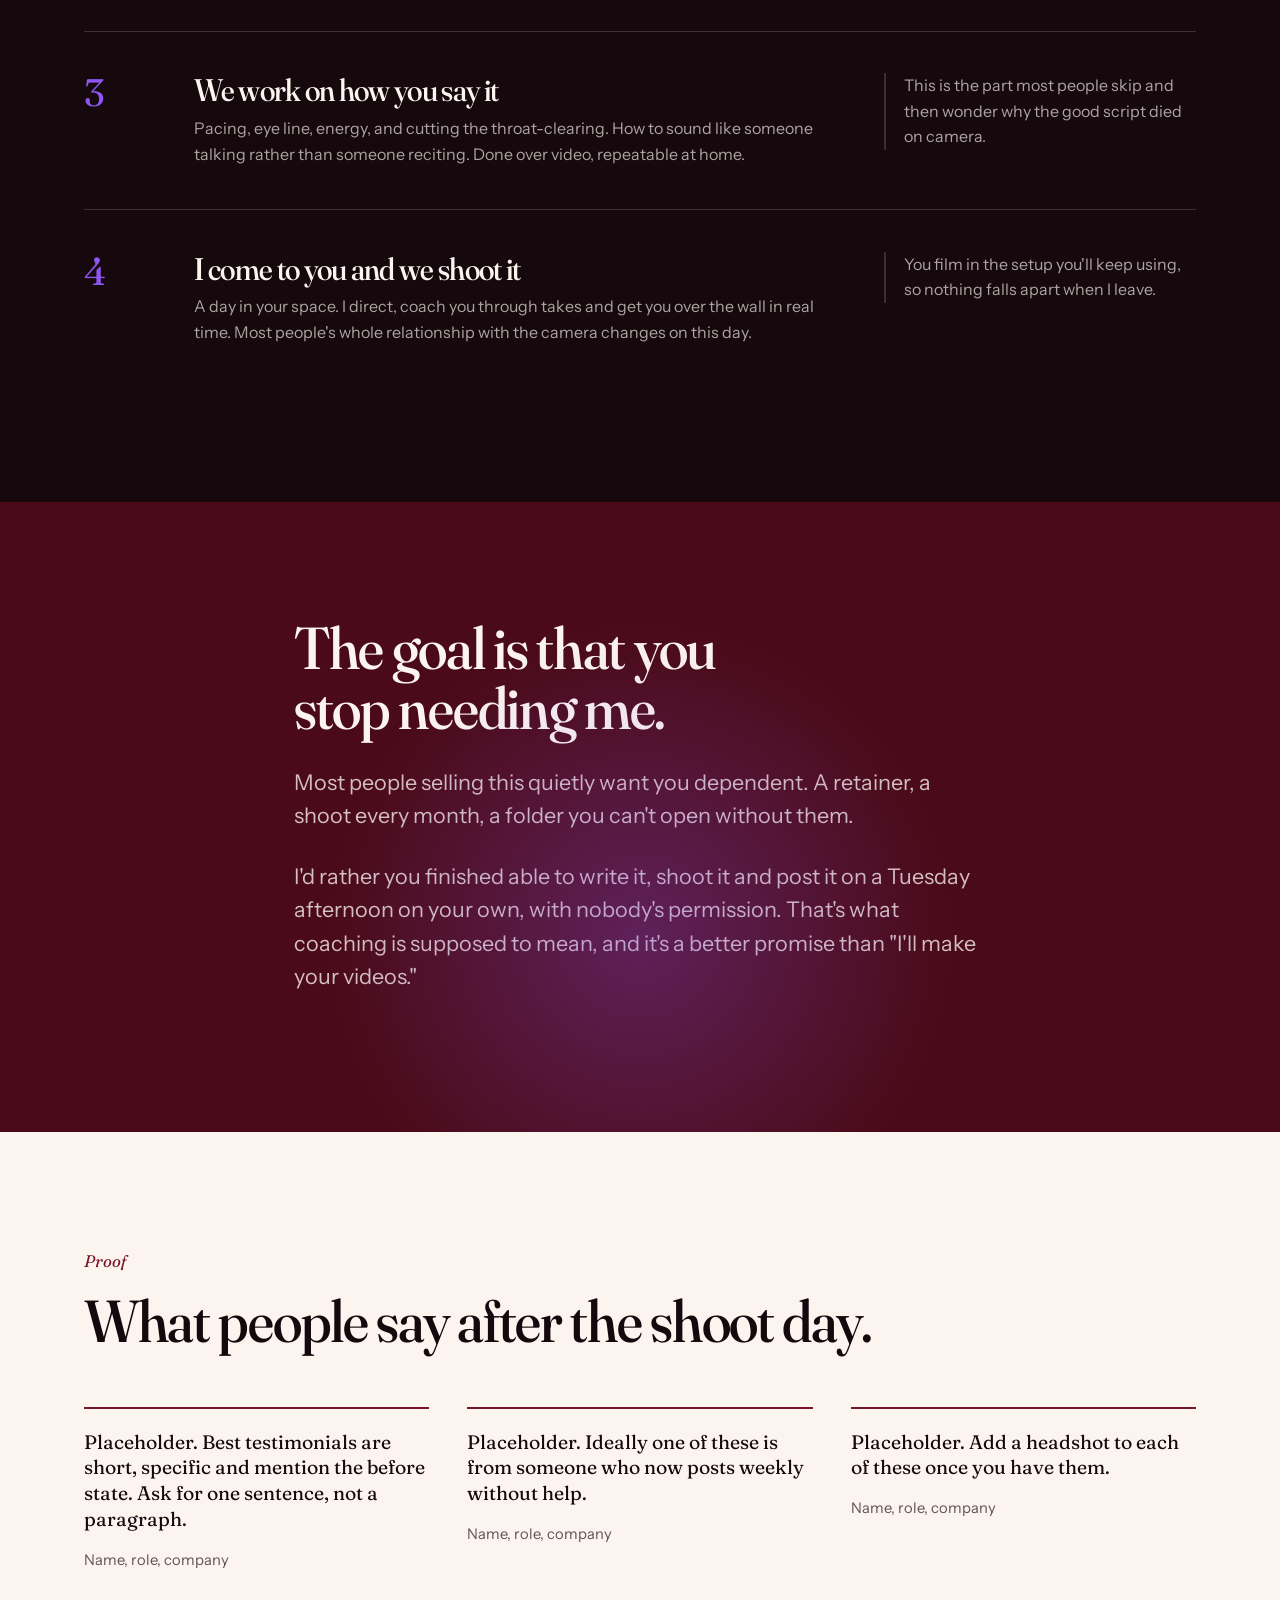
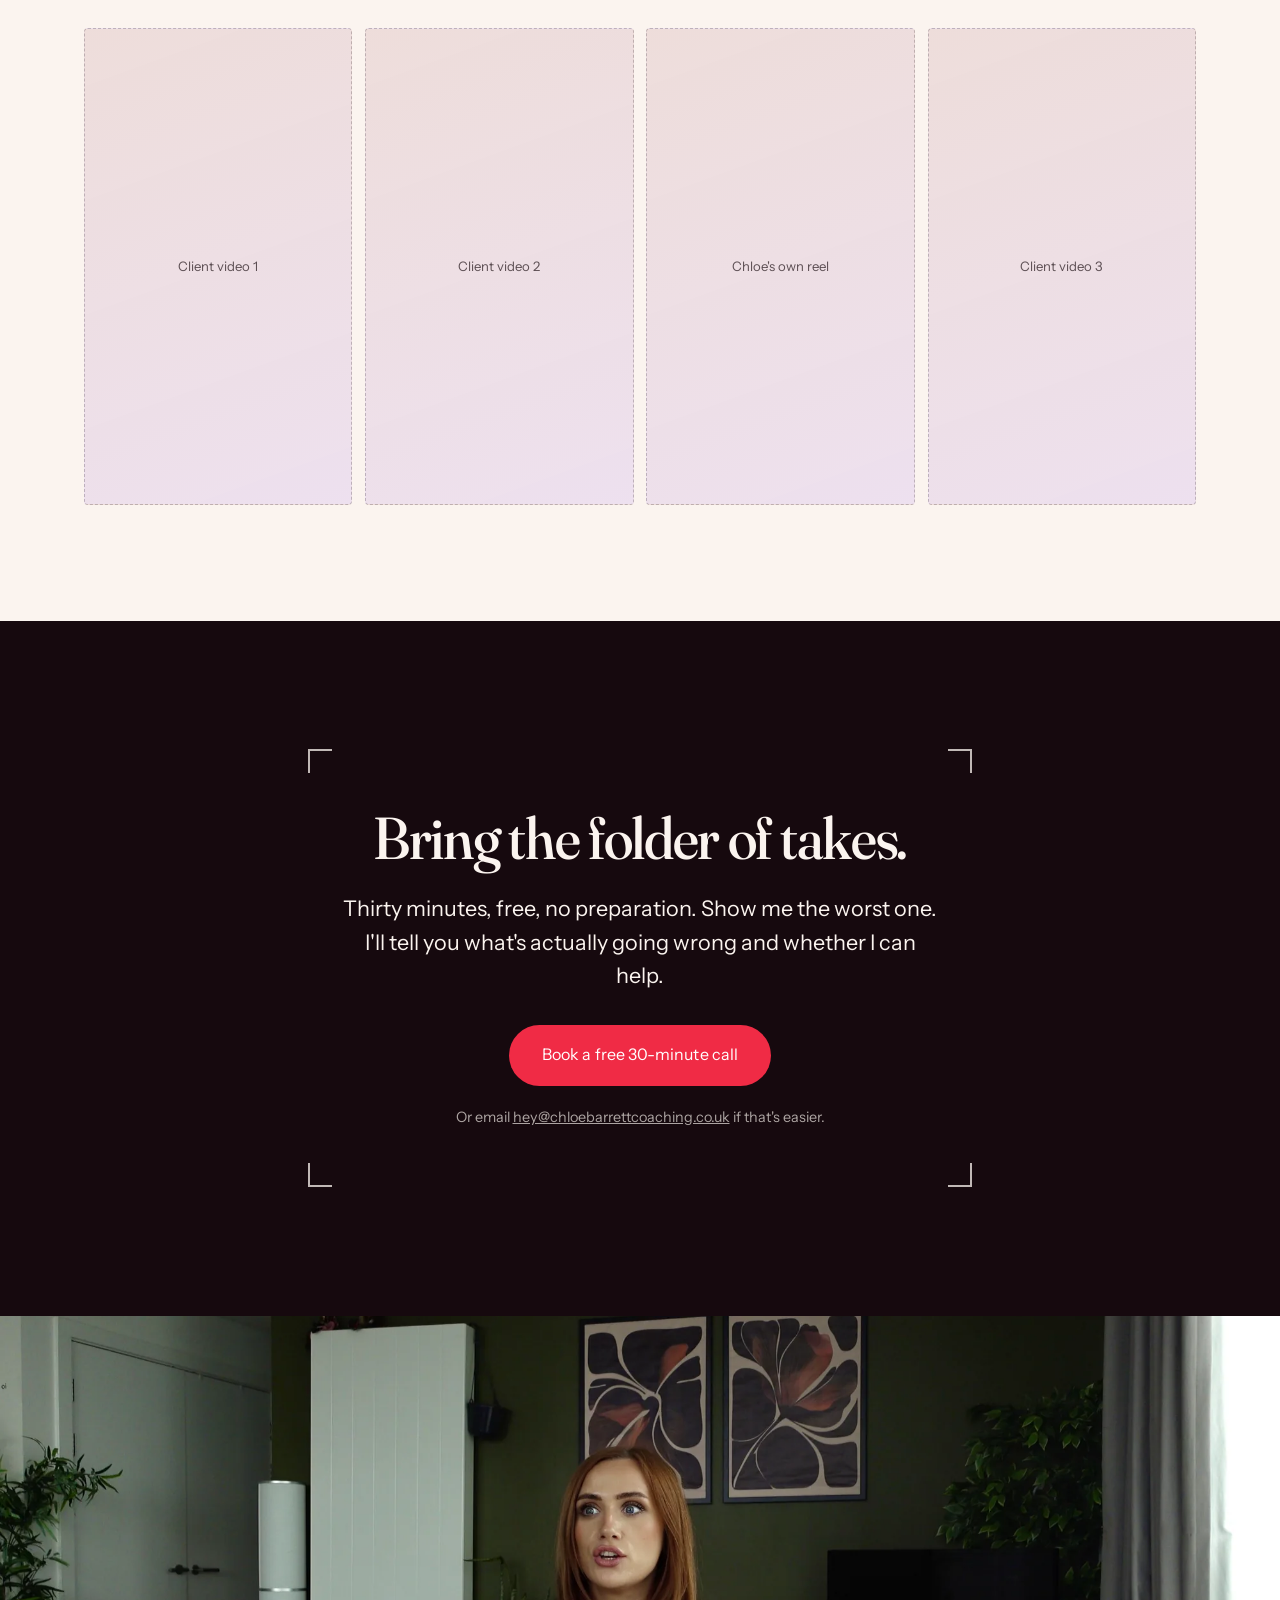
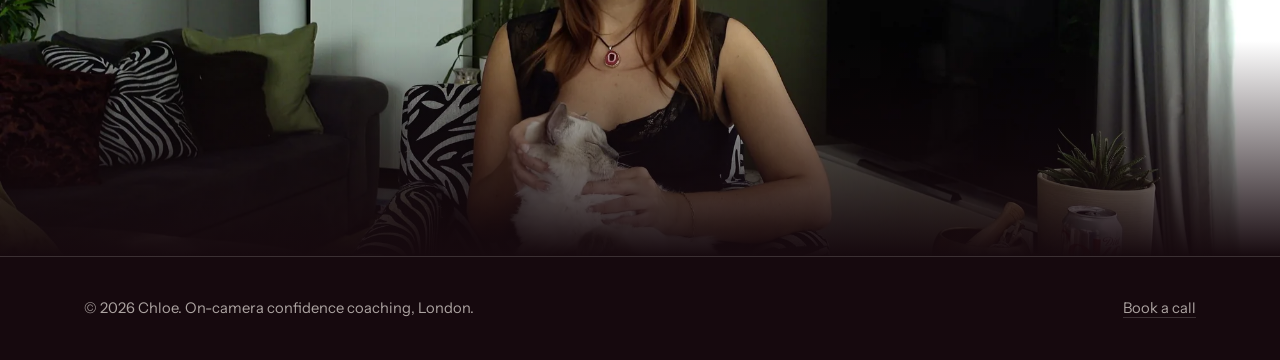
==== commit 351c5905: "Add full-bleed image band above the footer on all pages Co-Authored-By: Claude Opus 5 (1M context) <" ====
--- a/index.html
+++ b/index.html
@@ -230,6 +230,12 @@
 
 </main>
 
+<div class="band">
+  <img src="assets/chloe-footer.webp" width="2000" height="1123"
+       alt="Chloe mid-sentence in a green-walled living room, a cat settled on her lap."
+       loading="lazy" decoding="async">
+</div>
+
 <footer class="foot">
   <div class="wrap foot-inner">
     <span>© 2026 Chloe. On-camera confidence coaching, London.</span>
--- a/assets/styles.css
+++ b/assets/styles.css
@@ -246,3 +246,22 @@
   .nav-inner{flex-wrap:wrap;row-gap:.7rem}
   .nav-links{order:3;width:100%;gap:1.25rem;padding-bottom:.2rem}
 }
+
+/* ---------- full-bleed image band above the footer ---------- */
+.band{
+  position:relative;
+  height:60vh;
+  min-height:320px;
+  max-height:680px;
+  overflow:hidden;
+  background:var(--ink-2);
+}
+.band img{width:100%;height:100%;object-fit:cover;object-position:center 38%}
+.band::after{
+  content:"";
+  position:absolute;
+  inset:auto 0 -1px 0;
+  height:40%;
+  pointer-events:none;
+  background:linear-gradient(to bottom,rgba(22,9,14,0) 0%,rgba(22,9,14,.55) 55%,var(--ink) 100%);
+}
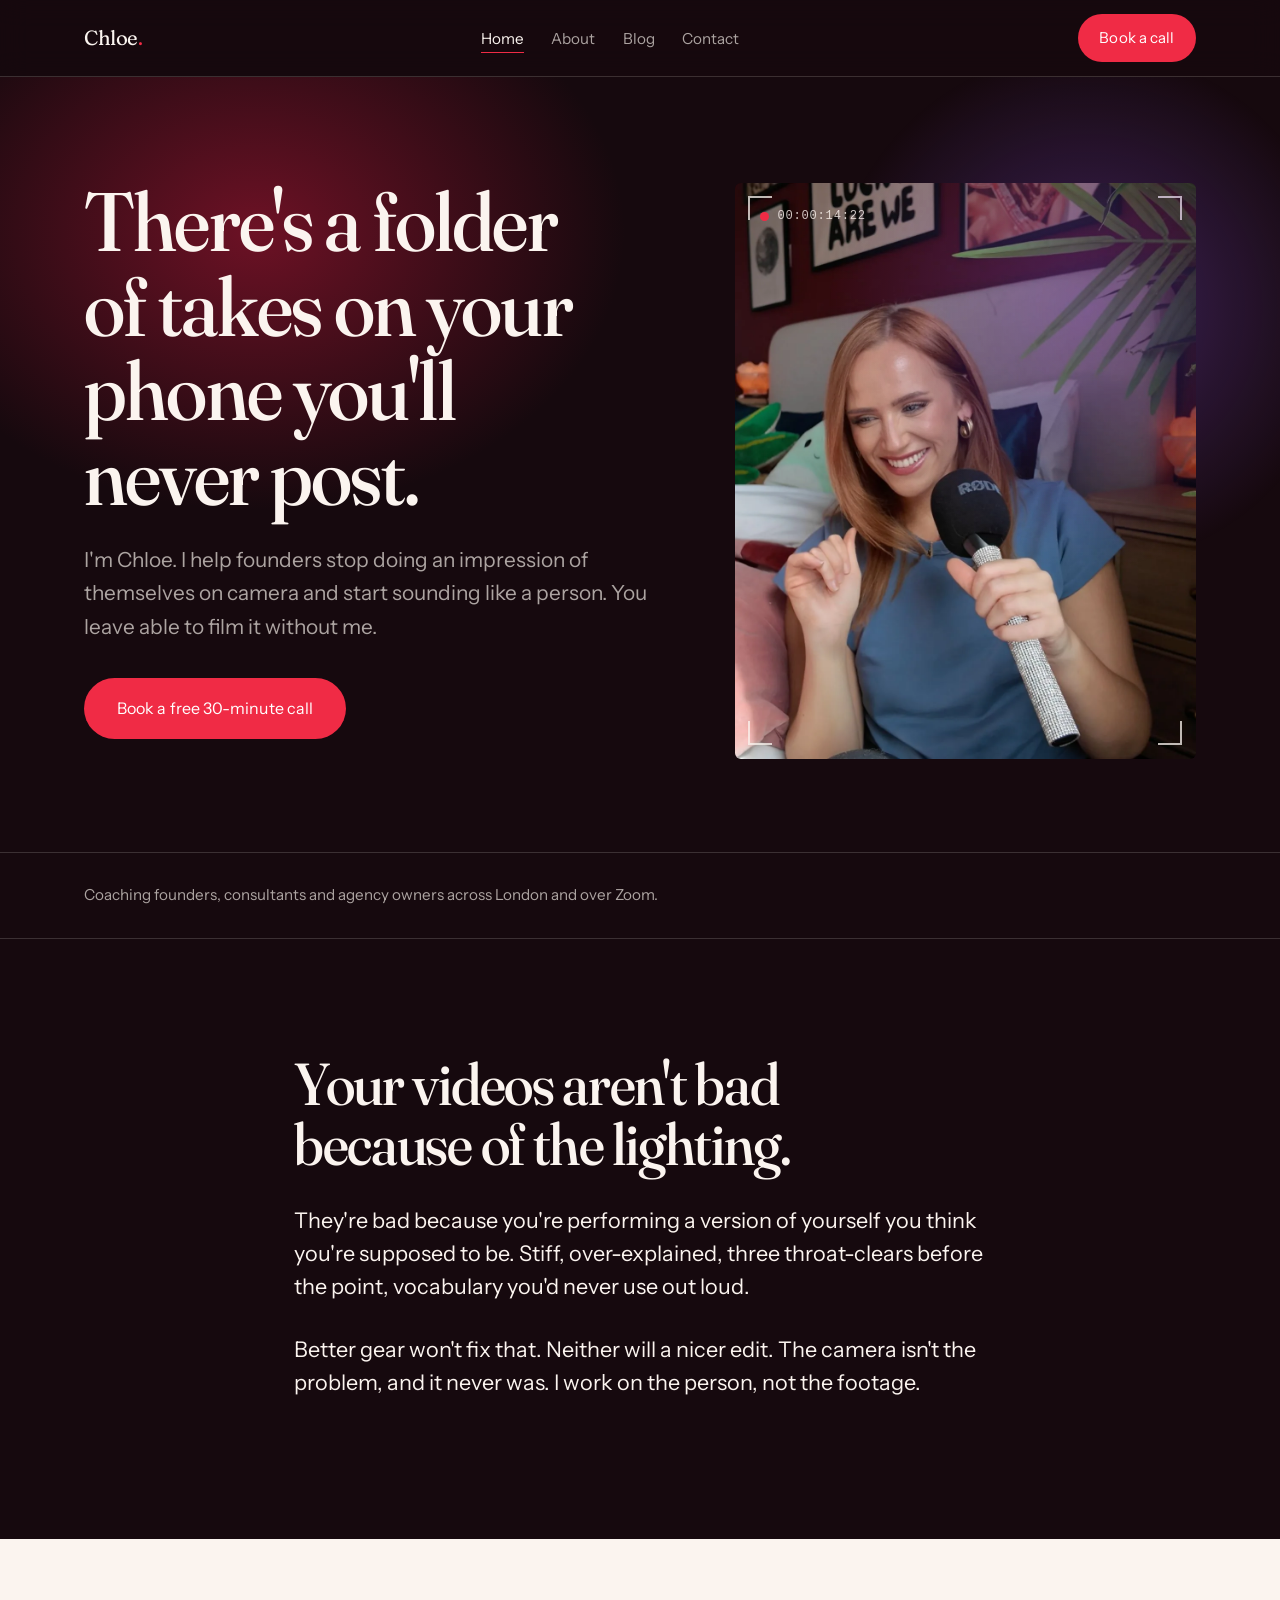
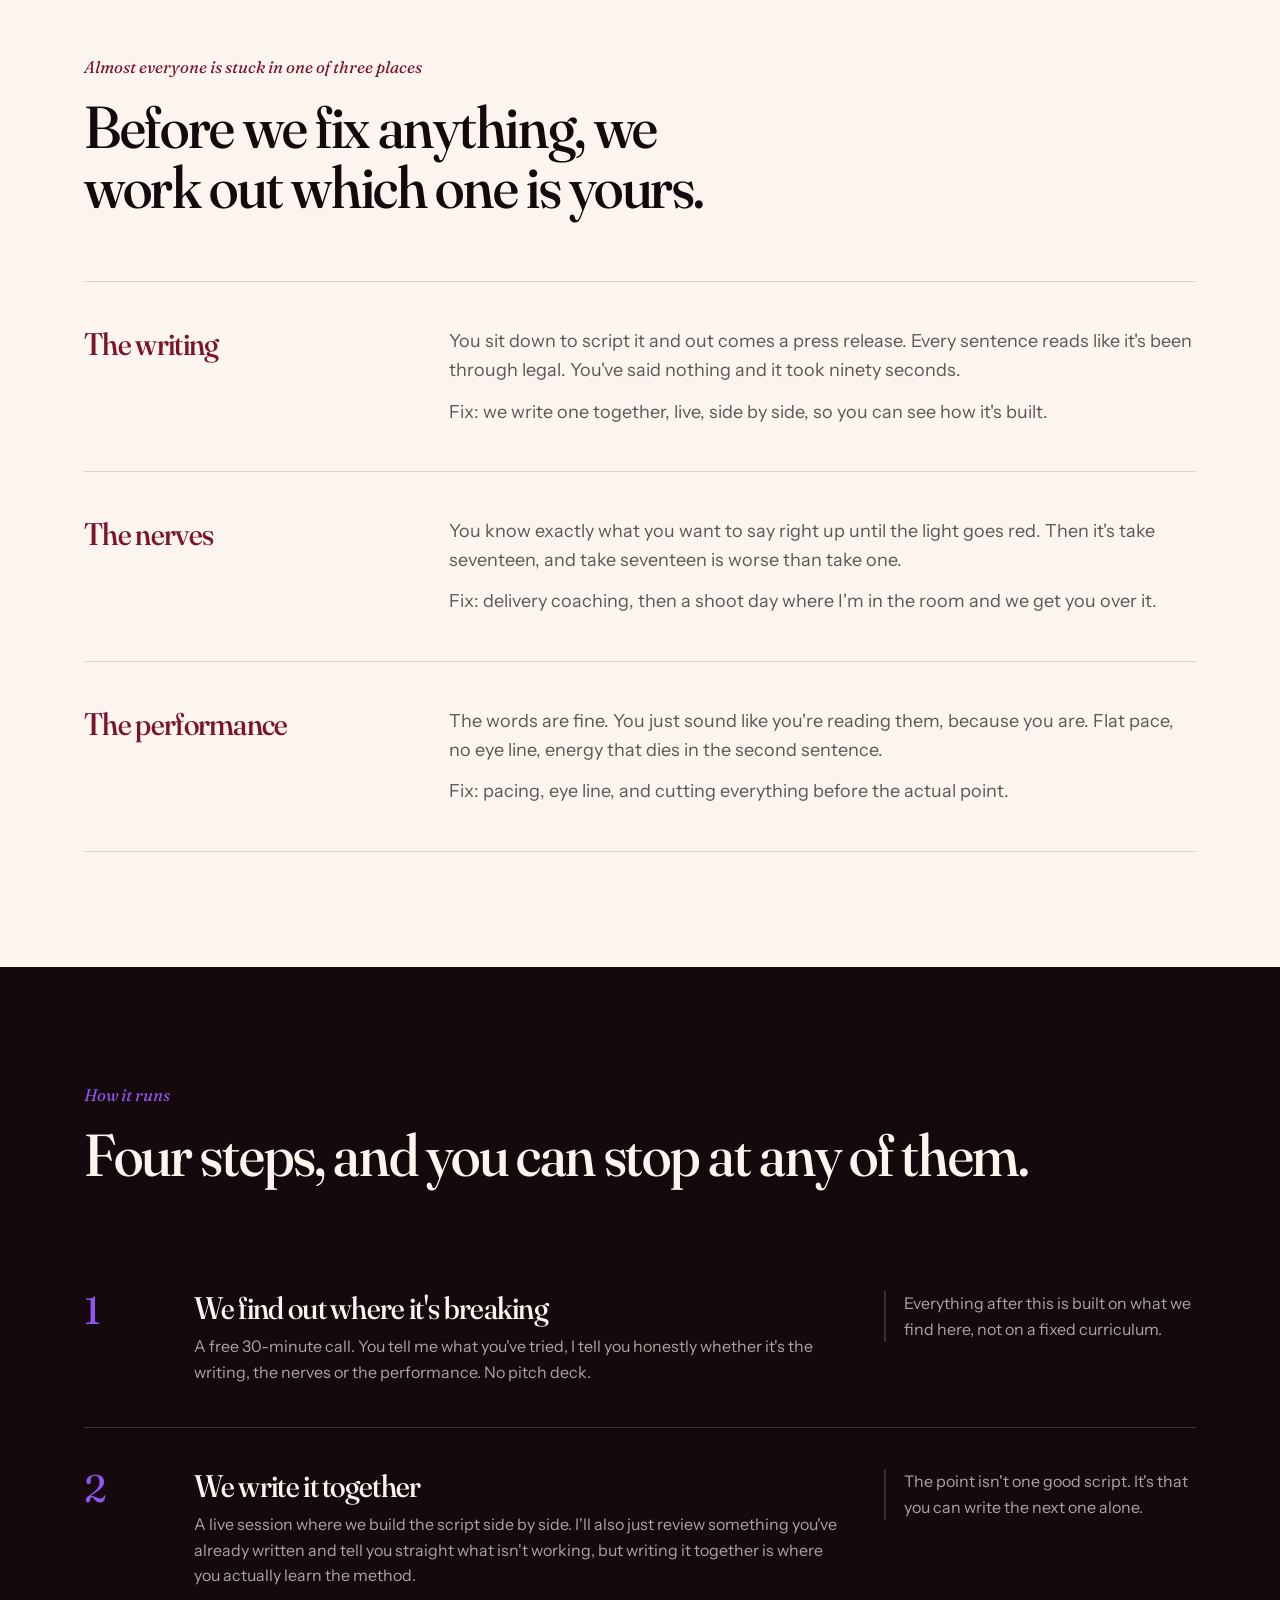
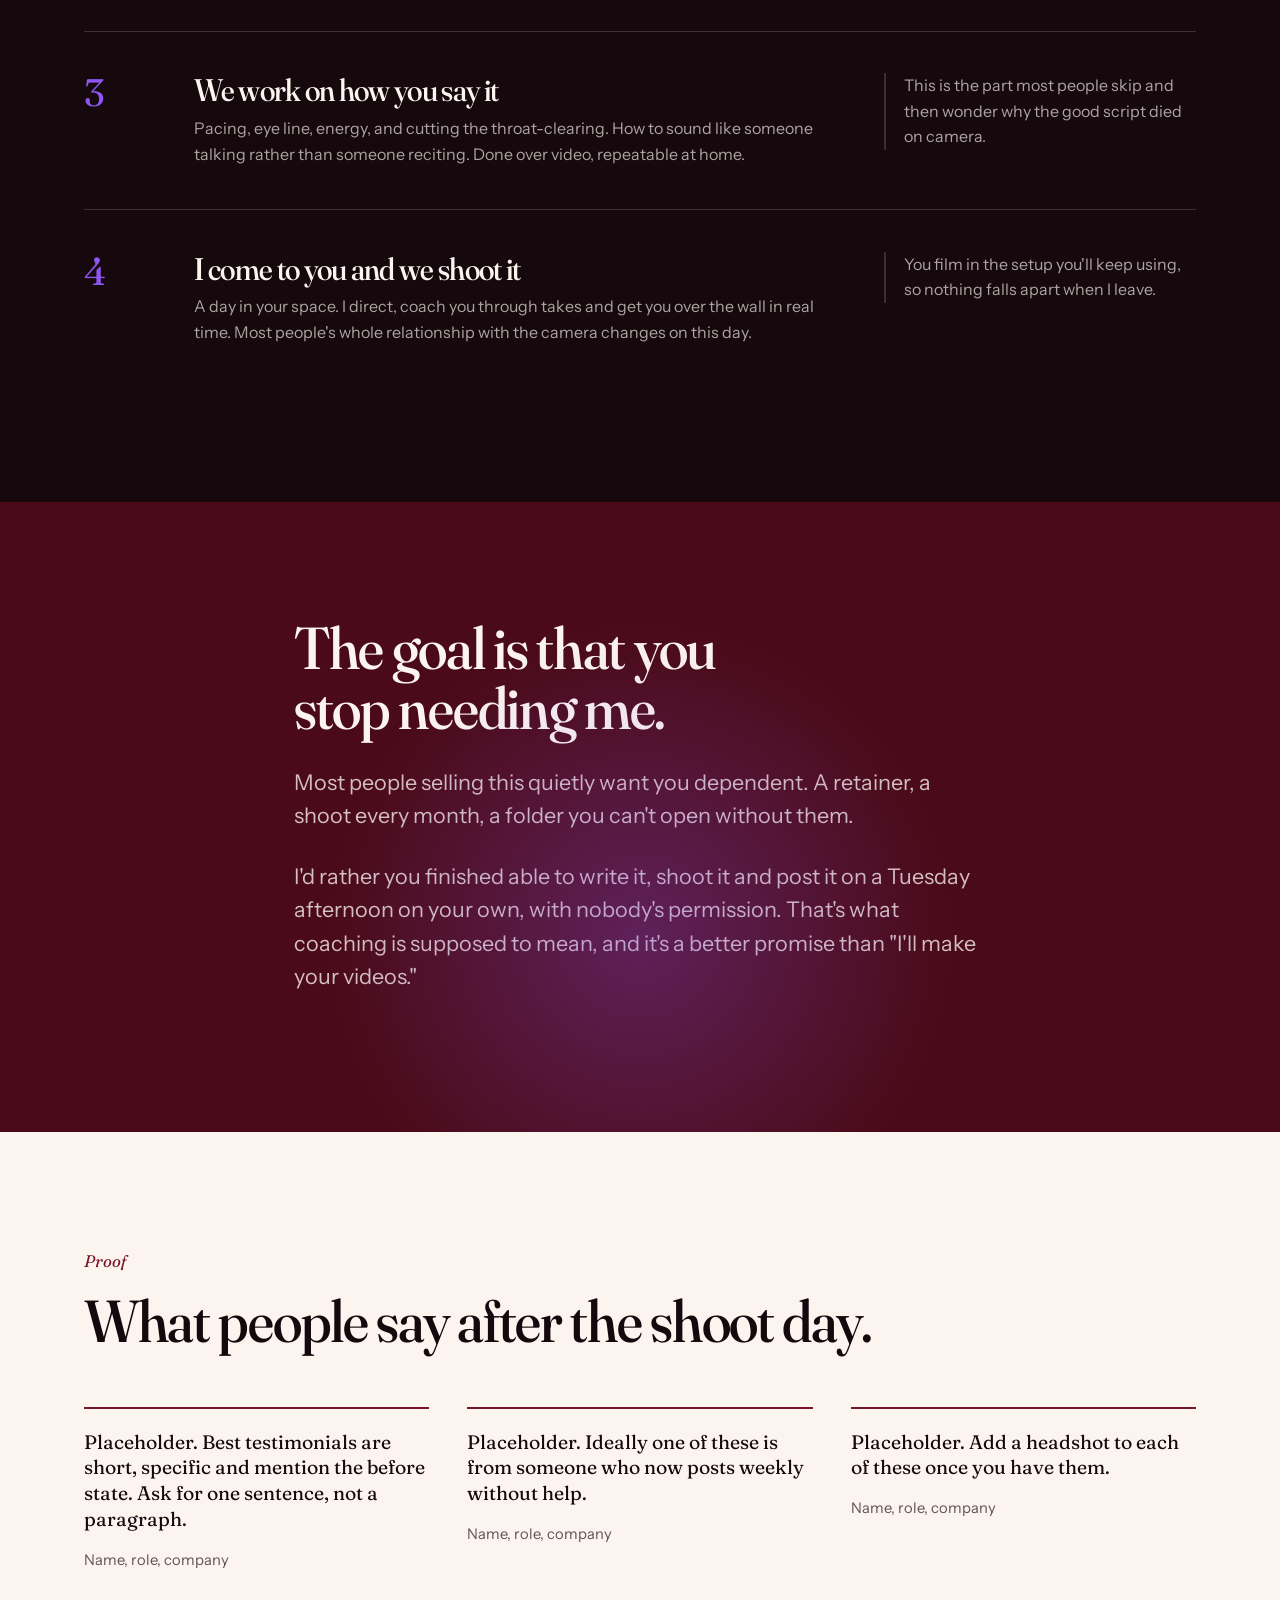
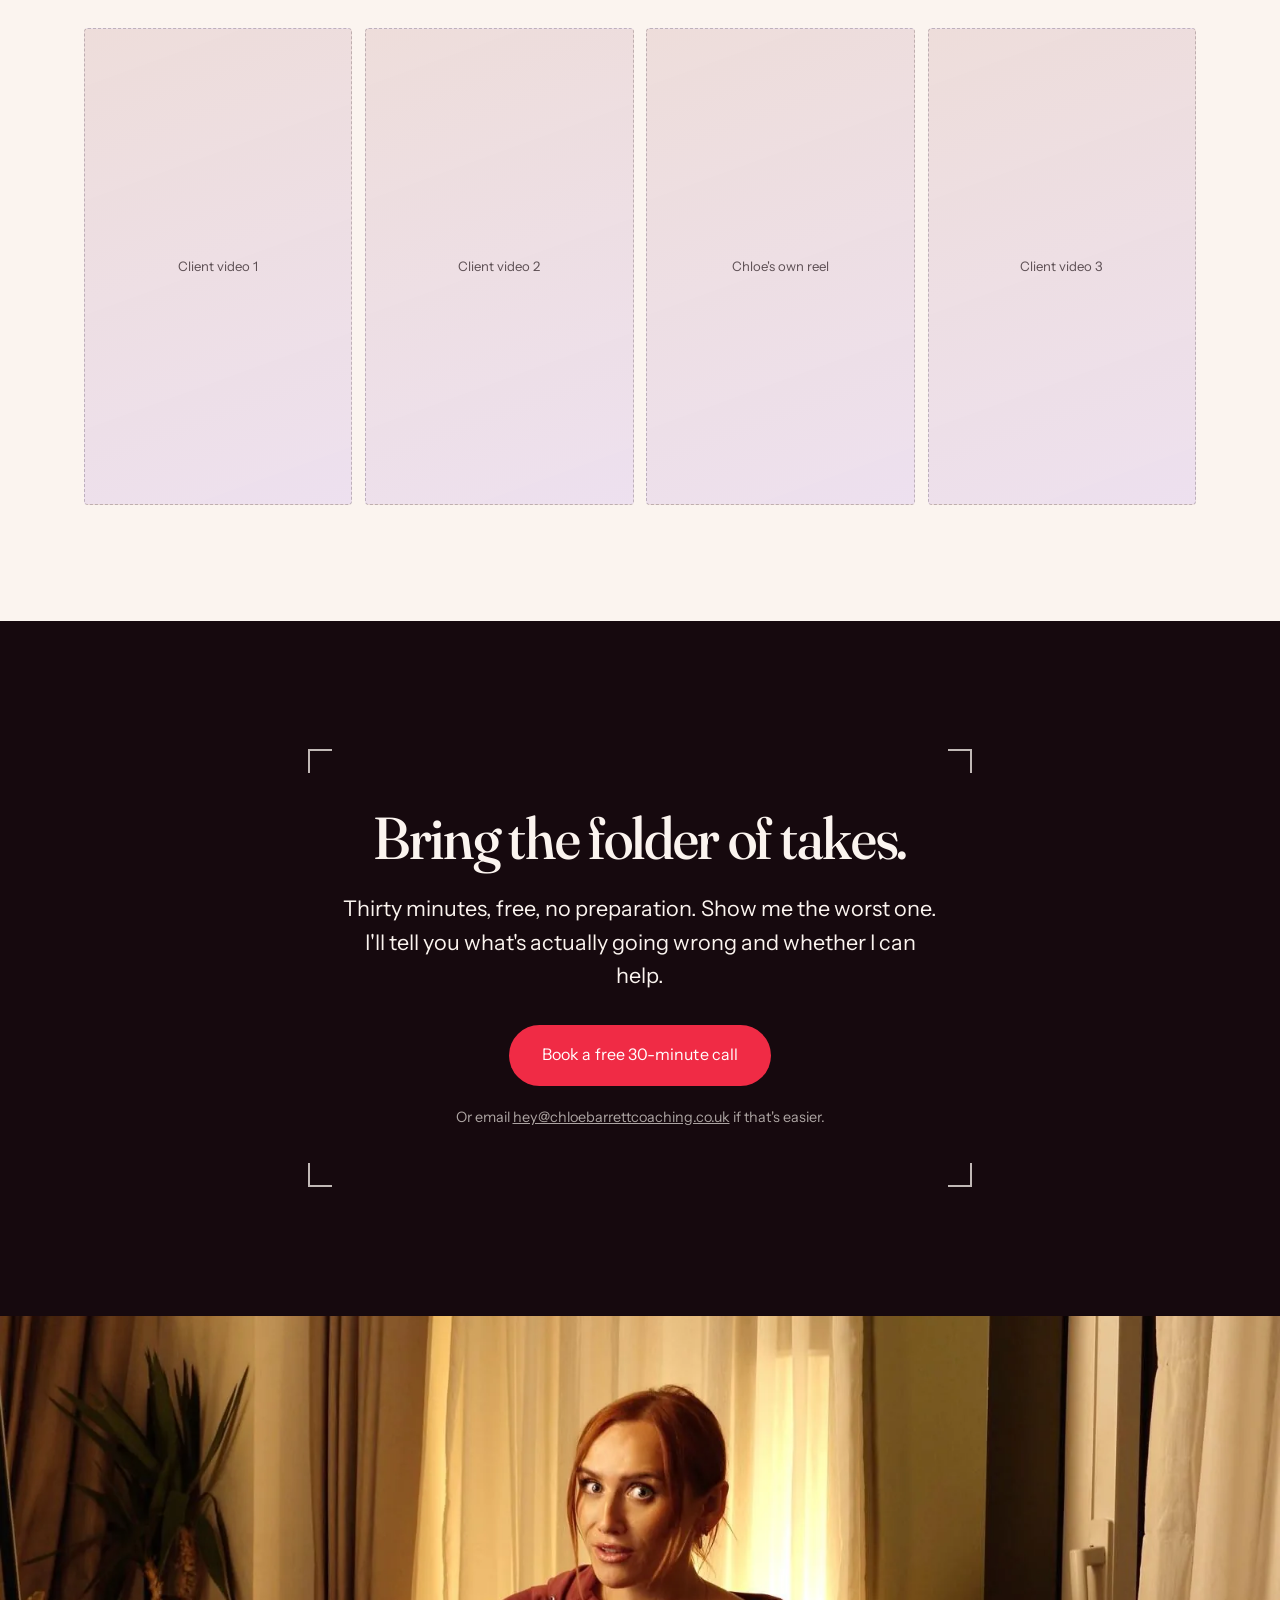
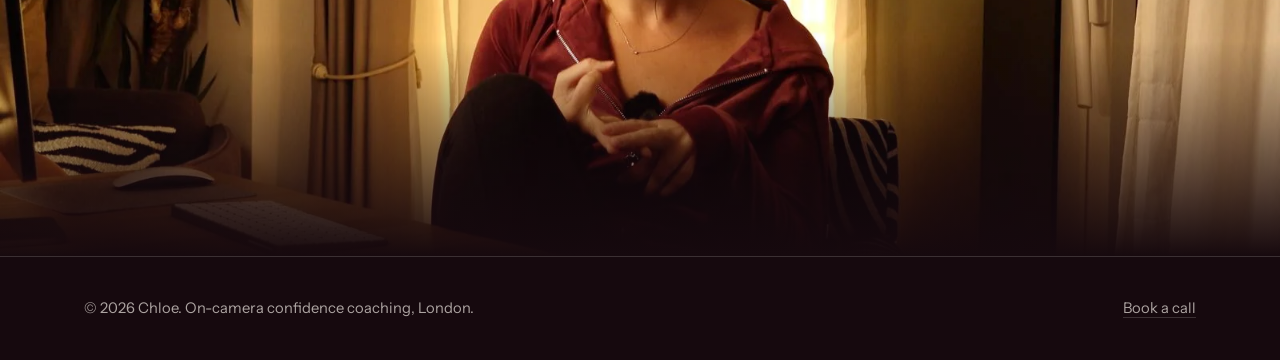
==== commit 3502ffff: "Swap footer band photo to chloe-footer2 Co-Authored-By: Claude Opus 5 (1M context) <noreply@anthropi" ====
--- a/index.html
+++ b/index.html
@@ -231,8 +231,8 @@
 </main>
 
 <div class="band">
-  <img src="assets/chloe-footer.webp" width="2000" height="1123"
-       alt="Chloe mid-sentence in a green-walled living room, a cat settled on her lap."
+  <img src="assets/chloe-footer2.webp" width="1600" height="896"
+       alt="Chloe mid-sentence at her desk in a warm, lamp-lit room, gesturing as she talks to camera."
        loading="lazy" decoding="async">
 </div>
 
